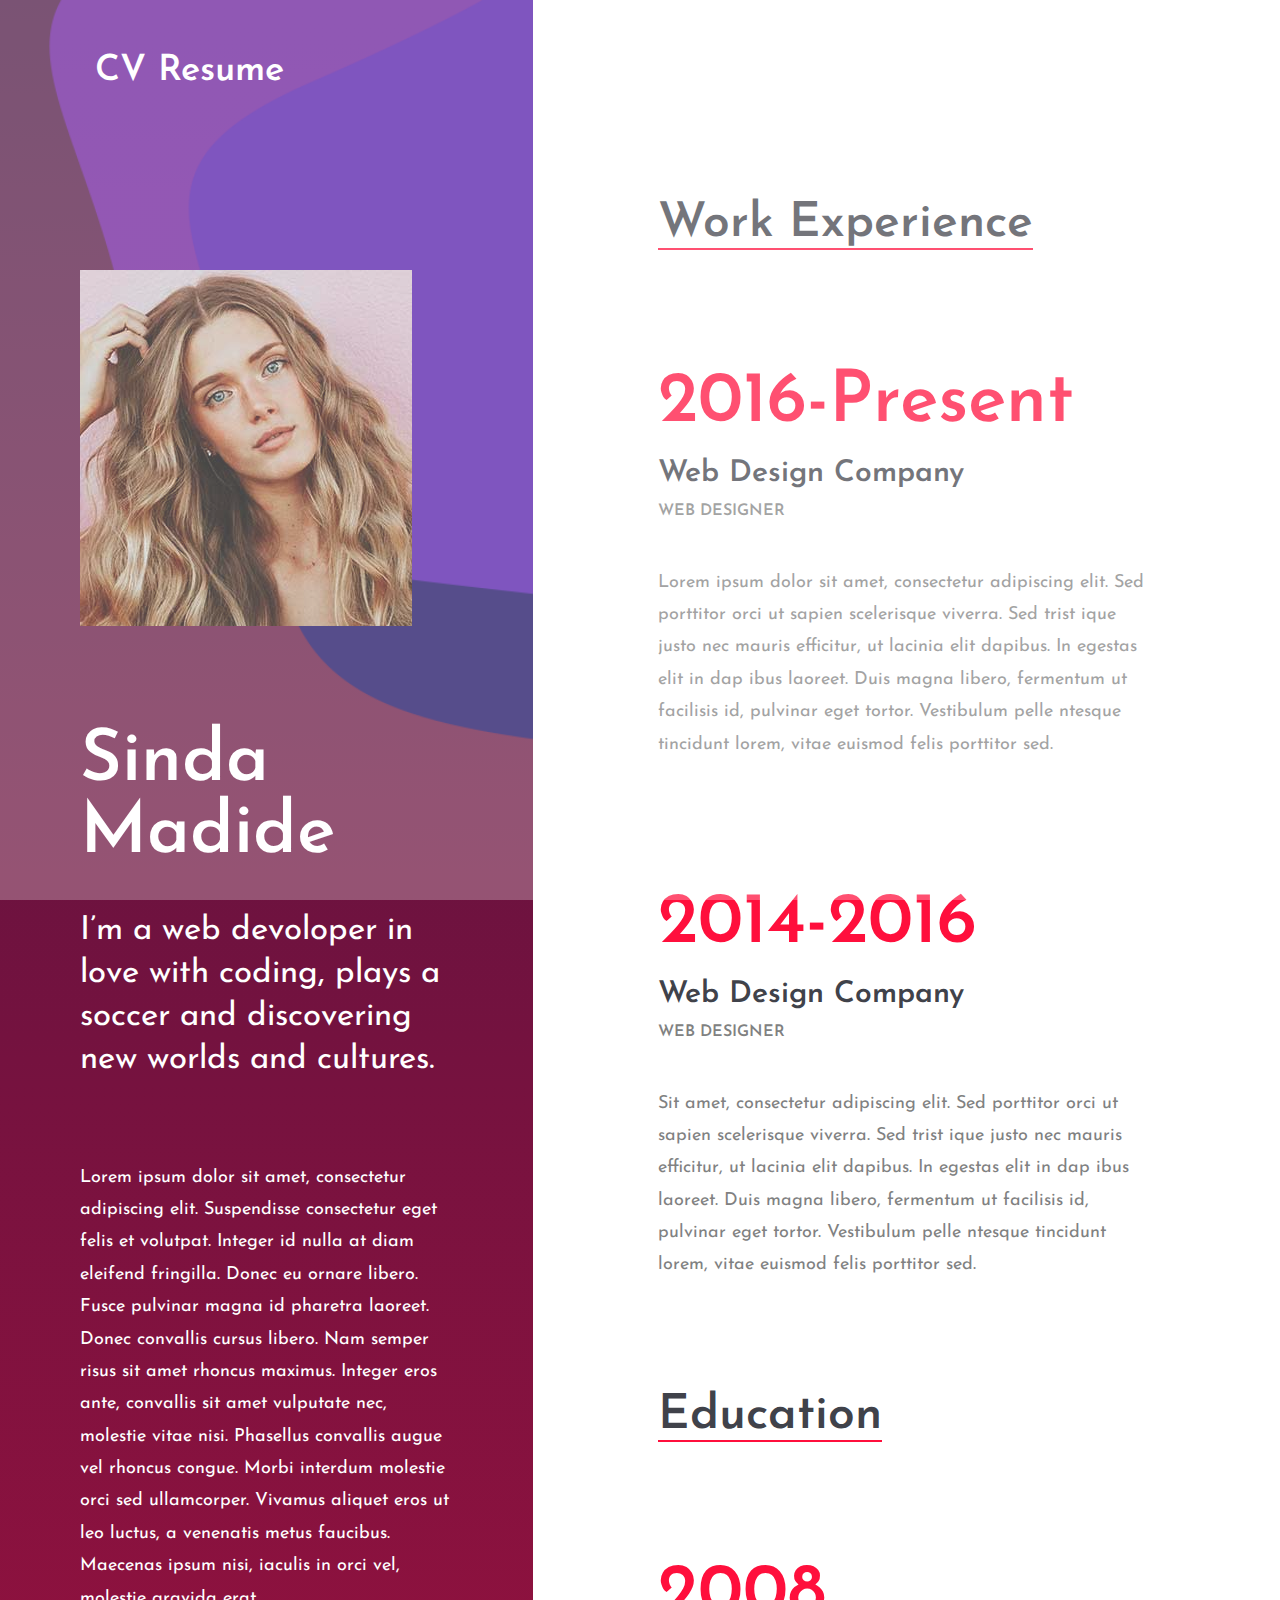
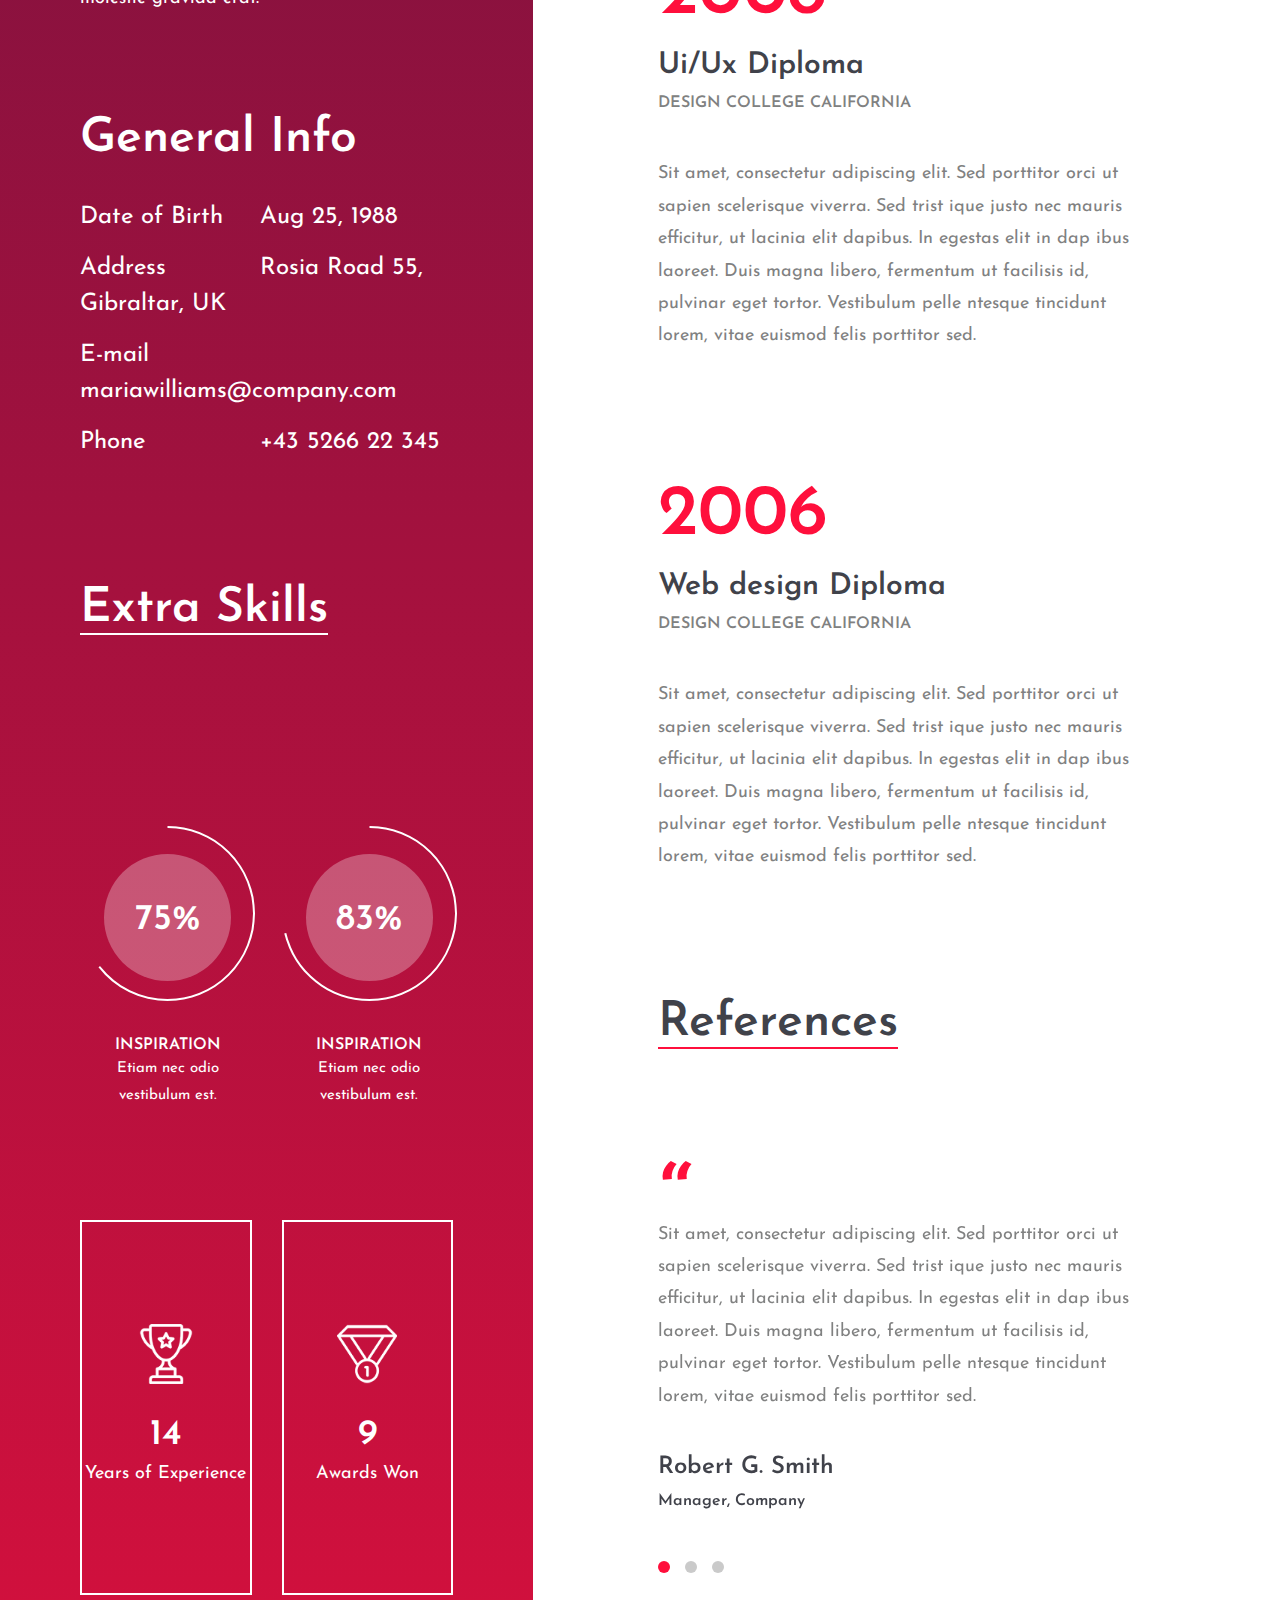
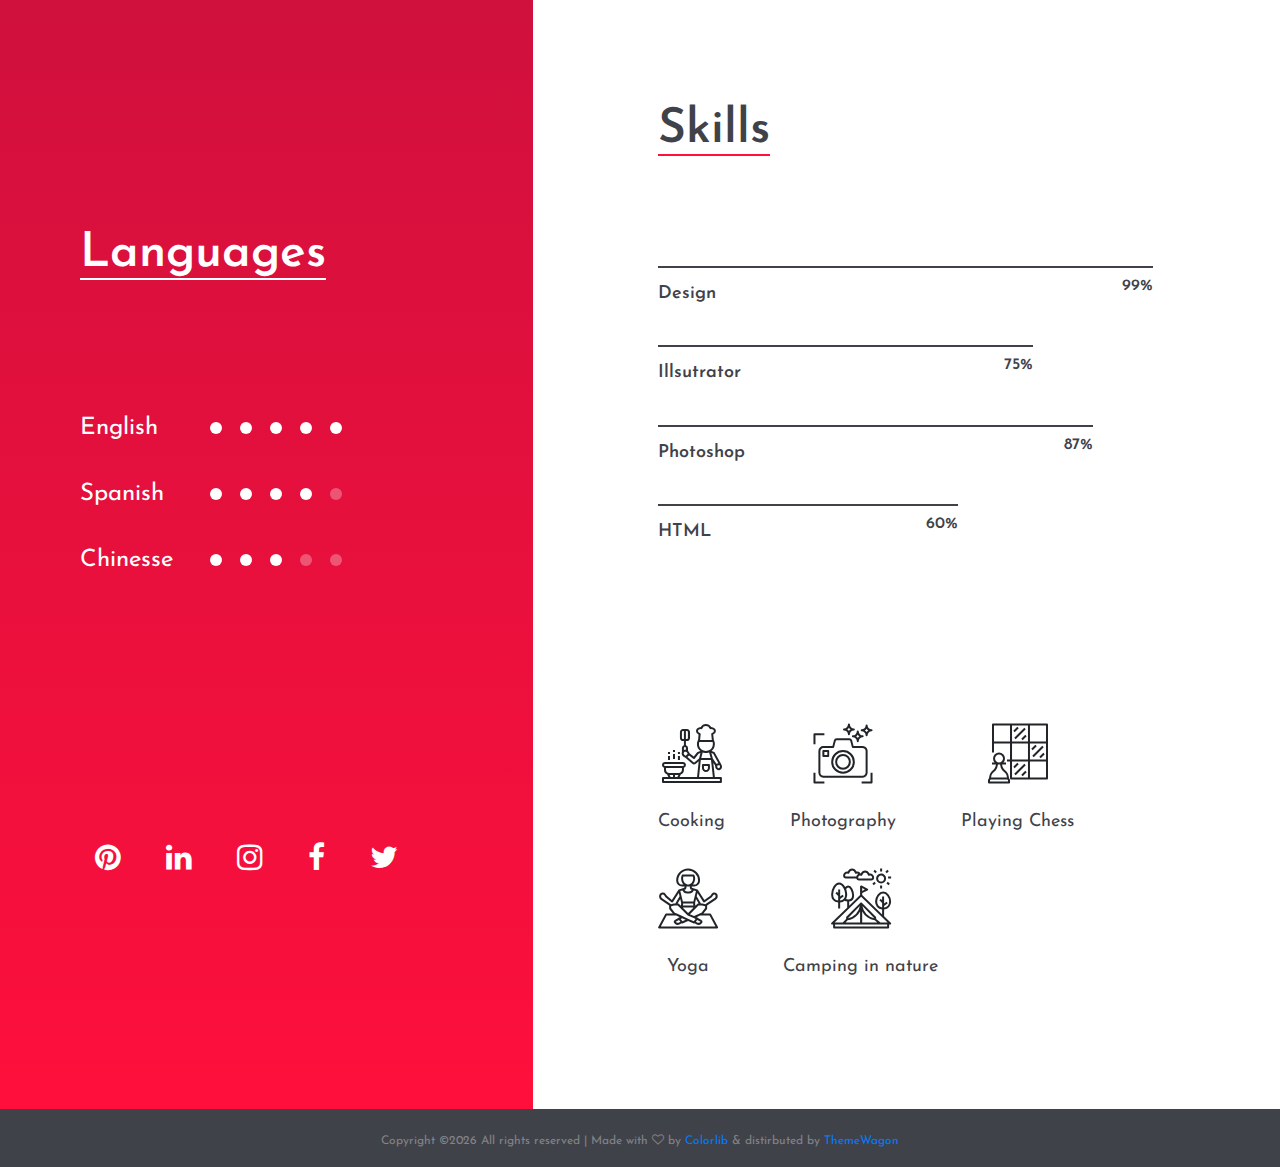
==== home4.html @ 2821bc8f "new bootstrap template and updated names" ====
<!DOCTYPE html>
<html lang="en">
<head>
	<title>CV Resume</title>
	<meta charset="UTF-8">
	<meta name="description" content="Civic - CV Resume">
	<meta name="keywords" content="resume, civic, onepage, creative, html">
	<meta name="viewport" content="width=device-width, initial-scale=1.0">
	<!-- Favicon -->   
	<link href="img/favicon.ico" rel="shortcut icon"/>

	<!-- Google Fonts -->
	<link href="https://fonts.googleapis.com/css?family=Josefin+Sans:400,400i,600,600i,700" rel="stylesheet">

	<!-- Stylesheets -->
	<link rel="stylesheet" href="css/bootstrap.min.css"/>
	<link rel="stylesheet" href="css/font-awesome.min.css"/>
	<link rel="stylesheet" href="css/flaticon.css"/>
	<link rel="stylesheet" href="css/owl.carousel.css"/>
	<link rel="stylesheet" href="css/magnific-popup.css"/>
	<link rel="stylesheet" href="css/style.css"/>


	<!--[if lt IE 9]>
	  <script src="https://oss.maxcdn.com/html5shiv/3.7.2/html5shiv.min.js"></script>
	  <script src="https://oss.maxcdn.com/respond/1.4.2/respond.min.js"></script>
	<![endif]-->

</head>
<body>
	<!-- Page Preloder -->
	<div id="preloder">
		<div class="loader"></div>
	</div>
	
	<div class="home-four-style">
		<!-- Header section start -->
		<header class="header-section">
			<div class="container-fluid">
				<div class="row">
					<div class="col-md-4">
						<div class="site-logo">
							<h2><a href="#">CV Resume</a></h2>
							
						</div>
					</div>
					
				</div>
			</div>
		</header>
		<!-- Header section end -->

		<div class="container-fluid p-0">
			<div class="row m-0">
				<div class="col-xl-5 col-lg-5 p-0">
					<div class="main-left-area h-100">
						<!-- hero section -->
						<section class="intro-section">
							<figure class="hero-image">
								<img src="img/hero-3.jpg" alt="">
							</figure>
							<div class="hero-text">
								<h2>Sinda<br>Madide</h2>
								<p>I’m a web devoloper in love with coding, plays a soccer and discovering new worlds and cultures.</p>
							</div>
							<p class="mb-5">Lorem ipsum dolor sit amet, consectetur adipiscing elit. Suspendisse consectetur eget felis et volutpat. Integer id nulla at diam eleifend fringilla. Donec eu ornare libero. Fusce pulvinar magna id pharetra laoreet. Donec convallis cursus libero. Nam semper risus sit amet rhoncus maximus. Integer eros ante, convallis sit amet vulputate nec, molestie vitae nisi. Phasellus convallis augue vel rhoncus congue. Morbi interdum molestie orci sed ullamcorper. Vivamus aliquet eros ut leo luctus, a venenatis metus faucibus. Maecenas ipsum nisi, iaculis in orci vel, molestie gravida erat. </p>
							<div class="hero-info pt-5">
								<h2>General Info</h2>
								<ul>
									<li><span>Date of Birth</span>Aug 25, 1988</li>
									<li><span>Address</span>Rosia Road 55, Gibraltar, UK</li>
									<li><span>E-mail</span>mariawilliams@company.com</li>
									<li><span>Phone </span>+43 5266 22 345</li>
								</ul>
							</div>
						</section>
						<!-- extra section -->
						<section class="extra-section spad">
							<div class="section-title">
								<h2>Extra Skills</h2>
							</div>
							<div class="row">
								<div class="col-md-6 text-center">
									<div class="fact-box trans">
										<div class="fact-content">
											<div class="circle-progress">
												<div id="progress3" class="prog-circle"></div>
												<div class="progress-info">
													<h2>75%</h2>
												</div>
												<div class="prog-title">
													<h3>Inspiration</h3>
													<p>Etiam nec odio vestibulum est.</p>
												</div>			
											</div>
										</div>
									</div>
								</div>
								<div class="col-md-6 text-center">
									<div class="fact-box trans">
										<div class="fact-content">
											<div class="circle-progress">
												<div id="progress4" class="prog-circle"></div>
												<div class="progress-info">
													<h2>83%</h2>
												</div>
												<div class="prog-title">
													<h3>Inspiration</h3>
													<p>Etiam nec odio vestibulum est.</p>
												</div>			
											</div>
										</div>
									</div>
								</div>
								<div class="col-md-6">
									<div class="fact-box">
										<div class="fact-content">
											<img src="img/icon/1-w.png" alt="">
											<h2>14</h2>
											<p>Years of Experience</p>
										</div>
									</div>
								</div>
								<div class="col-md-6">
									<div class="fact-box">
										<div class="fact-content">
											<img src="img/icon/2-w.png" alt="">
											<h2>9</h2>
											<p>Awards Won</p>
										</div>
									</div>
								</div>
							</div>
						</section>
						<!-- language skill section -->
						<section class="language-section spad">
							<div class="section-title">
								<h2>Languages</h2>
							</div>
							<ul class="language-progress">
								<li>English <div class="lan-prog" data-lanprogesss="5"></div></li>
								<li>Spanish <div class="lan-prog" data-lanprogesss="4"></div></li>
								<li>Chinesse <div class="lan-prog" data-lanprogesss="3"></div></li>
							</ul>
						</section>
						<div class="social-links">
							<a href=""><i class="fa fa-pinterest"></i></a>
							<a href=""><i class="fa fa-linkedin"></i></a>
							<a href=""><i class="fa fa-instagram"></i></a>
							<a href=""><i class="fa fa-facebook"></i></a>
							<a href=""><i class="fa fa-twitter"></i></a>
						</div>
					</div>
				</div>
				<div class="col-xl-6 col-lg-7">
					<div class="main-right-area">
						<!-- Resume section start -->
						<section class="resume-section spad pt-0">
							<div class="section-title">
								<h2>Work Experience</h2>
							</div>
							<ul class="resume-list">
								<li>
									<h2>2016-Present</h2>
									<h3>Web Design Company</h3>
									<h4>Web Designer</h4>
									<p>Lorem ipsum dolor sit amet, consectetur adipiscing elit. Sed porttitor orci ut sapien scelerisque viverra. Sed trist ique justo nec mauris efficitur, ut lacinia elit dapibus. In egestas elit in dap ibus laoreet. Duis magna libero, fermentum ut facilisis id, pulvinar eget tortor. Vestibulum pelle ntesque tincidunt lorem, vitae euismod felis porttitor sed. </p>
								</li>
								<li>
									<h2>2014-2016</h2>
									<h3>Web Design Company</h3>
									<h4>Web Designer</h4>
									<p>Sit amet, consectetur adipiscing elit. Sed porttitor orci ut sapien scelerisque viverra. Sed trist ique justo nec mauris efficitur, ut lacinia elit dapibus. In egestas elit in dap ibus laoreet. Duis magna libero, fermentum ut facilisis id, pulvinar eget tortor. Vestibulum pelle ntesque tincidunt lorem, vitae euismod felis porttitor sed. </p>
								</li>
							</ul>
						</section>
						<!-- Resume section end -->

						<!-- Resume section start -->
						<section class="resume-section">
							<div class="section-title">
								<h2>Education</h2>
							</div>
							<ul class="resume-list">
								<li>
									<h2>2008</h2>
									<h3>Ui/Ux Diploma</h3>
									<h4>Design College California</h4>
									<p>Sit amet, consectetur adipiscing elit. Sed porttitor orci ut sapien scelerisque viverra. Sed trist ique justo nec mauris efficitur, ut lacinia elit dapibus. In egestas elit in dap ibus laoreet. Duis magna libero, fermentum ut facilisis id, pulvinar eget tortor. Vestibulum pelle ntesque tincidunt lorem, vitae euismod felis porttitor sed. </p>
								</li>
								<li>
									<h2>2006</h2>
									<h3>Web design Diploma</h3>
									<h4>Design College California</h4>
									<p>Sit amet, consectetur adipiscing elit. Sed porttitor orci ut sapien scelerisque viverra. Sed trist ique justo nec mauris efficitur, ut lacinia elit dapibus. In egestas elit in dap ibus laoreet. Duis magna libero, fermentum ut facilisis id, pulvinar eget tortor. Vestibulum pelle ntesque tincidunt lorem, vitae euismod felis porttitor sed. </p>
								</li>
							</ul>
						</section>
						<!-- Resume section end -->

						
						<!-- Review section start -->
						<section class="review-section spad">
							<div class="section-title">
								<h2>References</h2>
							</div>
							<div class="review-slider owl-carousel">
								<div class="single-review">
									<div class="qut">“</div>
									<p>Sit amet, consectetur adipiscing elit. Sed porttitor orci ut sapien scelerisque viverra. Sed trist ique justo nec mauris efficitur, ut lacinia elit dapibus. In egestas elit in dap ibus laoreet. Duis magna libero, fermentum ut facilisis id, pulvinar eget tortor. Vestibulum pelle ntesque tincidunt lorem, vitae euismod felis porttitor sed. </p>
									<h3>Robert G. Smith</h3>
									<h4>Manager, Company</h4>
								</div>
								<div class="single-review">
									<div class="qut">“</div>
									<p>Sit amet, consectetur adipiscing elit. Sed porttitor orci ut sapien scelerisque viverra. Sed trist ique justo nec mauris efficitur, ut lacinia elit dapibus. In egestas elit in dap ibus laoreet. Duis magna libero, fermentum ut facilisis id, pulvinar eget tortor. Vestibulum pelle ntesque tincidunt lorem, vitae euismod felis porttitor sed. </p>
									<h3>Robert G. Smith</h3>
									<h4>Manager, Company</h4>
								</div>
								<div class="single-review">
									<div class="qut">“</div>
									<p>Sit amet, consectetur adipiscing elit. Sed porttitor orci ut sapien scelerisque viverra. Sed trist ique justo nec mauris efficitur, ut lacinia elit dapibus. In egestas elit in dap ibus laoreet. Duis magna libero, fermentum ut facilisis id, pulvinar eget tortor. Vestibulum pelle ntesque tincidunt lorem, vitae euismod felis porttitor sed. </p>
									<h3>Robert G. Smith</h3>
									<h4>Manager, Company</h4>
								</div>
							</div>
						</section>
						<!-- skill section start -->
						<div class="skill-section">
							<div class="section-title">
								<h2>Skills</h2>
							</div>
							<!-- progress bars -->
							<div class="skills">
								<div class="single-progress-item">
									<div class="progress-bar-style" data-progress="99"></div>
									<p>Design</p>
								</div>
								<div class="single-progress-item">
									<div class="progress-bar-style" data-progress="75"></div>
									<p>Illsutrator</p>
								</div>
								<div class="single-progress-item">
									<div class="progress-bar-style" data-progress="87"></div>
									<p>Photoshop</p>
								</div>
								<div class="single-progress-item">
									<div class="progress-bar-style" data-progress="60"></div>
									<p>HTML</p>
								</div>
							</div>
							<!-- icon boxes -->
							<div class="icon-box-area spad">
								<div class="icon-box">
									<i class="flaticon-032-cooking"></i>
									<p>Cooking</p>
								</div>
								<div class="icon-box">
									<i class="flaticon-015-photo-camera"></i>
									<p>Photography</p>
								</div>
								<div class="icon-box">
									<i class="flaticon-013-chess-1"></i>
									<p>Playing Chess</p>
								</div>
								<div class="icon-box">
									<i class="flaticon-001-yoga"></i>
									<p>Yoga</p>
								</div>
								<div class="icon-box">
									<i class="flaticon-035-tent"></i>
									<p>Camping in nature</p>
								</div>
							</div>
						</div>
						<!-- skill section end -->
					</div>
				</div>
			</div>
		</div>
	</div>
	<!-- Footer section start -->
	<footer class="footer-section">
		<div class="container text-center">
			<div class="copyright"><!-- Link back to Colorlib can't be removed. Template is licensed under CC BY 3.0. -->
Copyright &copy;<script>document.write(new Date().getFullYear());</script> All rights reserved | Made with <i class="fa fa-heart-o" aria-hidden="true"></i> by <a href="https://colorlib.com" target="_blank">Colorlib</a> &amp; distirbuted by <a href="https://themewagon.com" target="_blank">ThemeWagon</a>
<!-- Link back to Colorlib can't be removed. Template is licensed under CC BY 3.0. -->
</div>
		</div>
	</footer>
	<!-- Footer section end -->
		

	<!--====== Javascripts & Jquery ======-->
	<script src="js/jquery-2.1.4.min.js"></script>
	<script src="js/bootstrap.min.js"></script>
	<script src="js/owl.carousel.min.js"></script>
	<script src="js/magnific-popup.min.js"></script>
	<script src="js/circle-progress.min.js"></script>
	<script src="js/main.js"></script>
</body>
</html>
---- css/flaticon.css ----
/*
  	Flaticon icon font: Flaticon
  	Creation date: 11/12/2017 08:10
  	*/

@font-face {
  font-family: "Flaticon";
  src: url("../icon-fonts/Flaticon.eot");
  src: url("../icon-fonts/Flaticon.eot?#iefix") format("embedded-opentype"),
       url("../icon-fonts/Flaticon.woff") format("woff"),
       url(".../icon-fonts/Flaticon.ttf") format("truetype"),
       url("../icon-fonts/Flaticon.svg#Flaticon") format("svg");
  font-weight: normal;
  font-style: normal;
}

@media screen and (-webkit-min-device-pixel-ratio:0) {
  @font-face {
    font-family: "Flaticon";
    src: url("../icon-fonts/Flaticon.svg#Flaticon") format("svg");
  }
}

[class^="flaticon-"]:before, [class*=" flaticon-"]:before,
[class^="flaticon-"]:after, [class*=" flaticon-"]:after {   
  font-family: Flaticon;
  font-style: normal;
}

.flaticon-001-yoga:before { content: "\f100"; }
.flaticon-002-writing:before { content: "\f101"; }
.flaticon-003-weightlifting:before { content: "\f102"; }
.flaticon-004-cinema:before { content: "\f103"; }
.flaticon-005-game-console:before { content: "\f104"; }
.flaticon-006-swimming:before { content: "\f105"; }
.flaticon-007-sports:before { content: "\f106"; }
.flaticon-008-karaoke:before { content: "\f107"; }
.flaticon-009-sewing-2:before { content: "\f108"; }
.flaticon-010-snorkel:before { content: "\f109"; }
.flaticon-011-reading:before { content: "\f10a"; }
.flaticon-012-quilt:before { content: "\f10b"; }
.flaticon-013-chess-1:before { content: "\f10c"; }
.flaticon-014-poker:before { content: "\f10d"; }
.flaticon-015-photo-camera:before { content: "\f10e"; }
.flaticon-016-canvas:before { content: "\f10f"; }
.flaticon-017-model:before { content: "\f110"; }
.flaticon-018-music-player:before { content: "\f111"; }
.flaticon-019-knitting:before { content: "\f112"; }
.flaticon-020-kite:before { content: "\f113"; }
.flaticon-021-necklace:before { content: "\f114"; }
.flaticon-022-hiking:before { content: "\f115"; }
.flaticon-023-toast:before { content: "\f116"; }
.flaticon-024-gardening:before { content: "\f117"; }
.flaticon-025-fishing:before { content: "\f118"; }
.flaticon-026-sewing-1:before { content: "\f119"; }
.flaticon-027-drum-set:before { content: "\f11a"; }
.flaticon-028-sewing:before { content: "\f11b"; }
.flaticon-029-dancing:before { content: "\f11c"; }
.flaticon-030-crossword:before { content: "\f11d"; }
.flaticon-031-crochet:before { content: "\f11e"; }
.flaticon-032-cooking:before { content: "\f11f"; }
.flaticon-033-coin:before { content: "\f120"; }
.flaticon-034-pottery:before { content: "\f121"; }
.flaticon-035-tent:before { content: "\f122"; }
.flaticon-036-chess:before { content: "\f123"; }
---- css/style.css ----
/* =================================
------------------------------------
  Civic - CV Resume
  Version: 1.0
 ------------------------------------ 
 ====================================*/

/*----------------------------------------*/
/* Template default CSS
/*----------------------------------------*/
html,
body {
	height: 100%;
	font-family: 'Josefin Sans', sans-serif;
}

h1,
h2,
h3,
h4,
h5,
h6 {
	color: #40424a;
	margin: 0;
	font-weight: 600;
	font-family: 'Josefin Sans', sans-serif;
}

h2 {
	font-size: 48px;
}

h3 {
	font-size: 30px;
}

p {
	font-size: 18px;
	color: #808181;
	line-height: 1.8;
}

img {
	max-width: 100%;
}

input:focus,
select:focus,
button:focus,
textarea:focus {
	outline: none;
}

a:hover,
a:focus {
	text-decoration: none;
	outline: none;
}

ul,
ol {
	padding: 0;
	margin: 0;
}

/*---------------------
	Helper CSS
-----------------------*/
.spad {
	padding-top: 125px;
	padding-bottom: 110px;
}

.section-title h2 {
	display: inline-block;
	position: relative;
	margin-bottom: 110px;
	padding-bottom: 2px;
	line-height: normal;
}

.section-title h2:after {
	position: absolute;
	content: '';
	width: 100%;
	height: 2px;
	left: 0;
	bottom: 0;
	background: #40424a;
}

.set-bg {
	background-repeat: no-repeat;
	background-size: cover;
}

/*------------------------
  Common Elements
--------------------------*/

/* Preloder */
#preloder {
	position: fixed;
	width: 100%;
	height: 100%;
	top: 0;
	left: 0;
	z-index: 999999;
	background: #fff;
}

.loader {
	width: 30px;
	height: 30px;
	border: 3px solid #000;
	position: absolute;
	top: 50%;
	left: 50%;
	margin-top: -13px;
	margin-left: -13px;
	border-radius: 60px;
	border-left-color: transparent;
	animation: loader 0.8s linear infinite;
	-webkit-animation: loader 0.8s linear infinite;
}

@keyframes loader {
	0% {
		-webkit-transform: rotate(0deg);
		        transform: rotate(0deg);
	}
	50% {
		-webkit-transform: rotate(180deg);
		        transform: rotate(180deg);
	}
	100% {
		-webkit-transform: rotate(360deg);
		        transform: rotate(360deg);
	}
}

@-webkit-keyframes loader {
	0% {
		-webkit-transform: rotate(0deg);
	}
	50% {
		-webkit-transform: rotate(180deg);
	}
	100% {
		-webkit-transform: rotate(360deg);
	}
}

/* Site Buttons */
.site-btn {
	display: inline-block;
	text-transform: uppercase;
	font-size: 12px;
	min-width: 213px;
	min-height: 20px;
	text-align: center;
	padding: 20px 10px 15px;
	position: relative;
	background-color: #fff;
	margin-right: 10px;
	border: 2px solid #40424a;
	color: #40424a;
	font-weight: 700;
}

.site-btn:hover {
	color: #40424a;
}

.circle-progress {
	text-align: center;
	padding-top: 30px;
	display: inline-block;
}

.circle-progress .prog-circle {
	margin-bottom: -155px;
}

.circle-progress canvas {
	-webkit-transform: rotate(90deg);
	-ms-transform: rotate(90deg);
	transform: rotate(90deg);
}

.circle-progress .progress-info {
	background: #f2f7f8;
	width: 127px;
	height: 127px;
	border-radius: 150px;
	margin: 0 auto;
	padding-top: 45px;
}

.circle-progress .progress-info h2 {
	font-size: 36px;
	color: #40424a !important;
}

.circle-progress .prog-title {
	text-align: center;
	margin-top: 55px;
}

.circle-progress .prog-title h3 {
	font-size: 16px;
	text-transform: uppercase;
}

.circle-progress .prog-title p {
	font-size: 15px;
	color: #808181 !important;
}

/* Image Popup */
.img-popup-warp .mfp-content,
.img-popup-warp.mfp-ready.mfp-removing .mfp-content {
	opacity: 0;
	-webkit-transform: scale(0.8);
	-ms-transform: scale(0.8);
	transform: scale(0.8);
	-webkit-transition: all 0.4s;
	-o-transition: all 0.4s;
	transition: all 0.4s;
}

.img-popup-warp.mfp-ready .mfp-content {
	opacity: 1;
	-webkit-transform: scale(1);
	-ms-transform: scale(1);
	transform: scale(1);
}

/* Fact box */
.fact-box {
	height: 375px;
	display: table;
	width: 100%;
	background: #40424a;
}

.fact-box.trans {
	background-color: transparent;
}

.fact-box .fact-content {
	display: table-cell;
	vertical-align: middle;
	text-align: center;
}

.fact-box .fact-content img {
	width: 60px;
	margin-bottom: 30px;
}

.fact-box .fact-content h2 {
	font-size: 36px;
	color: #fff;
}

.fact-box .fact-content p {
	color: #fff;
	margin-bottom: 0;
}

/* Porgess bar */
.single-progress-item {
	margin-bottom: 35px;
	position: relative;
}

.single-progress-item p {
	color: #40424a;
	margin-bottom: 0;
	font-weight: 600;
}

.progress-bar-style {
	display: block;
	height: 2px;
	position: relative;
	width: 100%;
	margin-bottom: 10px;
}

.bar-inner {
	position: absolute;
	height: 100%;
	left: 0;
	top: 0;
	background: #40424a;
}

.bar-inner span {
	position: absolute;
	right: 0;
	bottom: -30px;
	color: #40424a;
	font-weight: 600;
}

/* Progress dots */
.language-progress {
	max-width: 280px;
	list-style: none;
}

.language-progress li {
	font-size: 24px;
	position: relative;
	padding-right: 150px;
	margin-bottom: 30px;
}

.language-progress .lan-prog {
	position: absolute;
	right: 0;
	top: 0;
}

.language-progress .lan-prog span {
	width: 12px;
	height: 12px;
	display: inline-block;
	margin-right: 18px;
	border-radius: 12px;
	background: #40424a;
}

.language-progress .lan-prog span.fade-ele {
	background: #cacaca;
}

/* Icon Box */
.icon-box {
	text-align: center;
	display: inline-block;
	margin-right: 60px;
}

.icon-box:last-child {
	margin-right: 0;
}

.icon-box i {
	font-size: 60px;
}

.icon-box p {
	color: #40424a;
}

.social-links a {
	-webkit-transition: all 0.3s;
	-o-transition: all 0.3s;
	transition: all 0.3s;
}

/*---------------------
	Header section
-----------------------*/
.header-section {
	padding: 50px 40px;
	background: #f2f7f8;
}

.site-logo h2 {
	font-size: 36px;
}

.site-logo h2 a {
	color: #40424a;
}

.site-logo p {
	font-size: 14px;
	line-height: normal;
}

.header-buttons a {
	margin-top: 15px;
}

/*---------------------
	Hero section
-----------------------*/
.hero-section {
	background: #f2f7f8;
}

.hero-text {
	margin-bottom: 80px;
}

.hero-text h2 {
	font-size: 170px;
	line-height: normal;
	margin-bottom: 20px;
}

.hero-text p {
	font-size: 33px;
	line-height: 1.3;
}

.hero-image {
	padding-top: 70px;
}

.hero-info h2 {
	margin-bottom: 30px;
}

.hero-info ul {
	list-style: none;
}

.hero-info ul li {
	font-size: 24px;
	color: #808181;
	margin-bottom: 15px;
}

.hero-info ul li span {
	color: #40424a;
	display: inline-block;
	min-width: 220px;
}

.hero-info ul li:last-child {
	margin-bottom: 0;
}

/*---------------------
	Social section
-----------------------*/
.social-section {
	background: #f9f9f9;
	padding: 80px 0;
}

.social-section .social-links {
	display: inline-block;
	background: #f9f9f9;
	position: relative;
	z-index: 5;
}

.social-section .social-links a {
	color: #484848;
	font-size: 36px;
	margin-right: 40px;
}

.social-section .social-link-warp {
	position: relative;
}

.social-section .social-link-warp h2 {
	display: inline-block;
	float: right;
	font-weight: 400;
	padding-left: 30px;
	background: #f9f9f9;
	position: relative;
	z-index: 5;
}

.social-section .social-link-warp:after {
	position: absolute;
	content: '';
	width: 50%;
	height: 2px;
	left: 23%;
	top: 50%;
	margin-top: 1px;
	background: #cbcbcb;
}

/*---------------------
	Resume section
----------------------*/
.resume-section.with-bg {
	background-image: url(../img/resume-bg.jpg);
	background-repeat: no-repeat;
	background-size: cover;
}

.resume-list {
	list-style: none;
	margin-left: 60px;
	padding-left: 110px;
	border-left: 2px solid #40424a;
}

.resume-list li {
	margin-bottom: 120px;
	position: relative;
}

.resume-list li:last-child {
	margin-bottom: 0;
}

.resume-list li:after {
	position: absolute;
	content: '';
	width: 15px;
	height: 15px;
	border: 2px solid #40424a;
	border-radius: 50px;
	background: #cacaca;
	top: 30px;
	left: -118px;
}

.resume-list h2 {
	font-size: 72px;
	margin-bottom: 10px;
}

.resume-list h4 {
	font-size: 16px;
	text-transform: uppercase;
	color: #808181;
	margin-top: 10px;
	margin-bottom: 45px;
}

.resume-list p {
	margin-bottom: 0;
}

/*---------------------
	Review section
-----------------------*/
.review-slider {
	padding-left: 150px;
}

.review-slider .owl-dots {
	position: absolute;
	left: 50px;
	top: 70px;
}

.review-slider .owl-dots .owl-dot {
	width: 12px;
	height: 12px;
	border: 2px solid #40424a;
	border-radius: 50px;
	background: #cacaca;
	margin-bottom: 15px;
}

.review-slider .owl-dots .owl-dot.active {
	background: #40424a;
}

.single-review .qut {
	font-size: 120px;
	line-height: 0;
	color: #505259;
	margin-top: 60px;
}

.single-review p {
	margin-bottom: 40px;
}

.single-review h3 {
	font-size: 24px;
	margin-bottom: 10px;
}

.single-review h4 {
	font-size: 16px;
}

/*---------------------
	Portfolio section
----------------------*/
.portfolio-warp {
	padding: 0 60px;
}

.portfolio-item h2 {
	font-size: 24px;
	margin-bottom: 5px;
}

.portfolio-item p {
	font-size: 14px;
	margin-bottom: 0;
}

.portfolio-item .port-pic {
	margin-bottom: 30px;
	display: block;
	height: 480px;
	background: #333;
	background-position: center center;
	background-size: cover;
	overflow: hidden;
	position: relative;
}

.portfolio-item .port-pic:after {
	position: absolute;
	content: '';
	left: 0;
	bottom: 0;
	width: 100%;
	height: 0;
	background: #000;
	opacity: 0;
	z-index: 2;
	-webkit-transition: all 0.4s cubic-bezier(0.55, 0.09, 0.68, 0.53) 0s;
	-o-transition: all 0.4s cubic-bezier(0.55, 0.09, 0.68, 0.53) 0s;
	transition: all 0.4s cubic-bezier(0.55, 0.09, 0.68, 0.53) 0s;
}

.portfolio-item:hover .port-pic:after {
	opacity: 0.8;
	height: 100%;
	top: 0;
}

/*---------------------
	Contact section
-----------------------*/
.contact-form {
	display: block;
	width: 100%;
}

.contact-form input {
	background-color: transparent;
	padding-left: 25px;
	height: 60px;
	width: 100%;
	border: none;
	border-bottom: 2px solid #cacaca;
	margin-bottom: 30px;
	font-size: 13px;
}

.contact-form textarea {
	padding-left: 25px;
	height: 200px;
	width: 100%;
	border: none;
	border-bottom: 2px solid #cacaca;
	margin-bottom: 30px;
	font-size: 13px;
	background-color: transparent;
}

.contact-form ::-webkit-input-placeholder {
	font-style: italic;
}

.contact-form :-ms-input-placeholder {
	font-style: italic;
}

.contact-form ::-ms-input-placeholder {
	font-style: italic;
}

.contact-form ::placeholder {
	font-style: italic;
}

/*---------------------
	Footer section
-----------------------*/
.footer-section {
	background: #40424a;
	padding: 20px 0;
}

.copyright {
	padding-top: 5px;
	font-size: 12px;
	color: #838488;
	line-height: normal;
}

/*---------------------
	Home 2 Style
-----------------------*/
.home-two-style {
	background-image: url(../img/home-2-bg.png);
	background-repeat: no-repeat;
	background-size: cover;
	background-position: top center;
	background-color: #009fff;
}

.home-two-style .header-section,
.home-two-style .hero-section,
.home-two-style .social-section,
.home-two-style .review-slider .owl-dots .owl-dot,
.home-two-style .site-btn,
.home-two-style .fact-box,
.home-two-style .social-links,
.home-two-style .social-section .social-link-warp h2 {
	background-color: transparent;
}

.home-two-style h1,
.home-two-style h2,
.home-two-style h3,
.home-two-style h4,
.home-two-style h5,
.home-two-style h6,
.home-two-style p,
.home-two-style .site-logo h2 a,
.home-two-style .site-logo p,
.home-two-style .hero-info ul li,
.home-two-style .hero-info ul li span,
.home-two-style .single-review .qut,
.home-two-style .site-btn,
.home-two-style .social-section .social-links a,
.home-two-style .contact-form input,
.home-two-style .contact-form textarea,
.home-two-style .circle-progress .prog-title p,
.home-two-style .circle-progress .prog-title h3,
.home-two-style .circle-progress .progress-info h2 {
	color: #fff !important;
}

.home-two-style .section-title h2:after,
.home-two-style .review-slider .owl-dots .owl-dot.active {
	background: #fff;
}

.home-two-style .resume-list,
.home-two-style .resume-list li:after,
.home-two-style .review-slider .owl-dots .owl-dot,
.home-two-style .site-btn,
.home-two-style .contact-form input,
.home-two-style .contact-form textarea {
	border-color: #fff;
}

.home-two-style .hero-image {
	padding-left: 0px;
	padding-top: 200px;
}

.home-two-style .hero-image img {
	-webkit-box-shadow: 6px 20px 50px rgba(0, 0, 0, 0.5294117647);
	        box-shadow: 6px 20px 50px rgba(0, 0, 0, 0.5294117647);
}

.home-two-style .resume-list li:after {
	background: #009fff;
}

.home-two-style .circle-progress .progress-info {
	background: #50bcfd;
}

.home-two-style .fact-box {
	border: 2px solid #fff;
}

.home-two-style .fact-box.trans {
	border: none;
}

.home-two-style .footer-section {
	background: #3a4db4;
}

.home-two-style .contact-form ::-webkit-input-placeholder {
	color: #fff;
}

.home-two-style .contact-form :-ms-input-placeholder {
	color: #fff;
}

.home-two-style .contact-form ::-ms-input-placeholder {
	color: #fff;
}

.home-two-style .contact-form ::placeholder {
	color: #fff;
}

/*---------------------
	Home 3 Style
-----------------------*/
.home-three-style .main-left-area,
.home-four-style .main-left-area {
	background: #f2f7f8;
	padding-top: 200px;
	padding-right: 80px;
	padding-left: 80px;
}

.home-three-style .main-left-area .section-title h2,
.home-four-style .main-left-area .section-title h2 {
	margin-bottom: 130px;
}

.home-three-style .main-right-area,
.home-four-style .main-right-area {
	padding-top: 200px;
	padding-left: 110px;
}

.home-three-style .resume-list li,
.home-four-style .resume-list li {
	padding-left: 0;
}

.home-three-style .resume-list li:after,
.home-four-style .resume-list li:after {
	display: none;
}

.home-three-style .resume-list,
.home-four-style .resume-list {
	border-left: none;
	padding-left: 0;
	margin-left: 0;
}

.home-three-style .header-section,
.home-four-style .header-section {
	padding: 50px 80px;
	background: transparent;
	position: absolute;
	width: 100%;
	z-index: 1;
}

.home-three-style .hero-image,
.home-four-style .hero-image {
	margin-bottom: 100px;
}

.home-three-style .hero-text h2,
.home-four-style .hero-text h2 {
	font-size: 72px;
	margin-bottom: 40px;
}

.home-three-style .review-slider,
.home-four-style .review-slider {
	padding-left: 0;
}

.home-three-style .review-slider .owl-dots,
.home-four-style .review-slider .owl-dots {
	position: relative;
	left: 0;
	top: 0;
	padding-top: 50px;
}

.home-three-style .review-slider .owl-dots .owl-dot,
.home-four-style .review-slider .owl-dots .owl-dot {
	display: inline-block;
	margin-right: 15px;
	background: #cacaca;
	border: none;
}

.home-three-style .review-slider .owl-dots .owl-dot.active,
.home-four-style .review-slider .owl-dots .owl-dot.active {
	background: #40424a;
}

.home-three-style .skills,
.home-four-style .skills {
	max-width: 555px;
}

.home-three-style .fact-box.trans,
.home-four-style .fact-box.trans {
	margin-bottom: 80px;
}

.home-three-style .social-links,
.home-four-style .social-links {
	text-align: center;
	padding-bottom: 70px;
	padding-top: 120px;
}

.home-three-style .social-links a,
.home-four-style .social-links a {
	font-size: 30px;
	margin-right: 40px;
	color: #b9b9b9;
}

.home-three-style .social-links a:hover,
.home-four-style .social-links a:hover {
	color: #484848;
}

/*---------------------
	Home 4 Style
-----------------------*/
.home-four-style .site-logo h2 a,
.home-four-style .site-logo p {
	color: #fff;
}

.home-four-style .main-left-area {
	position: relative;
	/* Permalink - use to edit and share this gradient: http://colorzilla.com/gradient-editor/#481340+0,ff0f3c+100,ff0f3c+100 */
	background: #481340;
	/* Old browsers */
	/* FF3.6-15 */
	background: -webkit-linear-gradient(top, #481340 0%, #ff0f3c 100%, #ff0f3c 100%);
	/* Chrome10-25,Safari5.1-6 */
	background: -webkit-gradient(linear, left top, left bottom, from(#481340), color-stop(100%, #ff0f3c), to(#ff0f3c));
	background: -o-linear-gradient(top, #481340 0%, #ff0f3c 100%, #ff0f3c 100%);
	background: linear-gradient(to bottom, #481340 0%, #ff0f3c 100%, #ff0f3c 100%);
	/* W3C, IE10+, FF16+, Chrome26+, Opera12+, Safari7+ */
	filter: progid:DXImageTransform.Microsoft.gradient( startColorstr='#481340', endColorstr='#ff0f3c', GradientType=0);
	/* IE6-9 */
}

.home-four-style .main-left-area:after {
	position: absolute;
	content: "";
	width: 100%;
	height: 800px;
	top: 0;
	left: 0;
	background-image: url("../img/home-4-bg.png");
	background-repeat: no-repeat;
	background-size: cover;
}

.home-four-style .main-left-area h1,
.home-four-style .main-left-area h2,
.home-four-style .main-left-area h3,
.home-four-style .main-left-area h4,
.home-four-style .main-left-area h5,
.home-four-style .main-left-area h6,
.home-four-style .main-left-area p,
.home-four-style .main-left-area .hero-info ul li,
.home-four-style .main-left-area .hero-info ul li span,
.home-four-style .main-left-area .site-btn,
.home-four-style .main-left-area .social-section,
.home-four-style .main-left-area .social-links a,
.home-four-style .main-left-area .contact-form input,
.home-four-style .main-left-area .contact-form textarea,
.home-four-style .main-left-area .circle-progress .prog-title p,
.home-four-style .main-left-area .circle-progress .prog-title h3,
.home-four-style .main-left-area .circle-progress .progress-info h2,
.home-four-style .main-left-area .language-progress li {
	color: #fff !important;
}

.home-four-style .main-left-area .circle-progress .progress-info {
	background: rgba(255, 255, 255, 0.29);
}

.home-four-style .main-left-area .section-title h2:after,
.home-four-style .main-left-area .language-progress .lan-prog span {
	background: #fff;
}

.home-four-style .main-left-area .language-progress .lan-prog span.fade-ele {
	background: rgba(255, 255, 255, 0.29);
}

.home-four-style .main-left-area .fact-box {
	background-color: transparent;
	border: 2px solid #fff;
}

.home-four-style .main-left-area .fact-box.trans {
	border: none;
}

.home-four-style .main-left-area .intro-section {
	position: relative;
	z-index: 2;
}

.home-four-style .main-right-area .section-title h2:after,
.home-four-style .main-right-area .review-slider .owl-dots .owl-dot.active {
	background: #ff0f3c;
}

.home-four-style .main-right-area .resume-list h2,
.home-four-style .main-right-area .single-review .qut {
	color: #ff0f3c;
}

/*---------------------
	Home 5 Style
-----------------------*/
.home-five-style .header-section {
	padding: 50px 80px;
	background: transparent;
	position: absolute;
	width: 100%;
	z-index: 1;
}

.home-five-style .hero-section {
	padding-top: 70px;
}

.home-five-style .hero-section img {
	margin-bottom: 60px;
}

.home-five-style .hero-text h2 {
	font-size: 72px;
	margin-bottom: 40px;
}

.home-five-style .social-links {
	padding-top: 0px;
	text-align: center;
	padding-bottom: 70px;
}

.home-five-style .social-links a {
	font-size: 30px;
	margin-right: 40px;
	color: #b9b9b9;
}

.home-five-style .social-links a:hover {
	color: #484848;
}

.home-five-style .resume-list li {
	padding-left: 0;
}

.home-five-style .resume-list li:after {
	display: none;
}

.home-five-style .resume-list {
	border-left: none;
	padding-left: 0;
	margin-left: 0;
}

.home-five-style .review-slider {
	padding-left: 0;
}

.home-five-style .review-slider .owl-dots {
	position: relative;
	left: 0;
	top: 0;
	padding-top: 50px;
}

.home-five-style .review-slider .owl-dots .owl-dot {
	display: inline-block;
	margin-right: 15px;
	background: #cacaca;
	border: none;
}

.home-five-style .review-slider .owl-dots .owl-dot.active {
	background: #40424a;
}

.home-five-style .circle-progress {
	padding-top: 0;
}

/*---------------------
	Home 6 Style
-----------------------*/
.home-six-style .site-logo h2 a,
.home-six-style .site-logo p,
.home-six-style .hero-text h2,
.home-six-style .hero-text p,
.home-six-style .social-links a {
	color: #fff;
}

.home-six-style .resume-list h2,
.home-six-style .icon-box i,
.home-six-style .single-review .qut {
	color: #009fff;
}

.home-six-style .section-title h2:after,
.home-six-style .fact-box,
.home-six-style .review-slider .owl-dots .owl-dot.active,
.home-six-style .language-progress .lan-prog span {
	background: #009fff;
}

.home-six-style .language-progress .lan-prog span.fade-ele {
	background: #cacaca;
}

.home-six-style .header-section {
	padding: 50px 80px;
	background: transparent;
	position: absolute;
	width: 100%;
	z-index: 1;
}

.home-six-style .hero-section {
	background: #009fff;
	padding-top: 70px;
}

.home-six-style .hero-section img {
	margin-bottom: 60px;
}

.home-six-style .hero-text h2 {
	font-size: 72px;
	margin-bottom: 40px;
}

.home-six-style .social-links {
	padding-top: 0px;
	text-align: center;
	padding-bottom: 70px;
}

.home-six-style .social-links a {
	font-size: 30px;
	margin-right: 40px;
	color: #b9b9b9;
}

.home-six-style .social-links a:hover {
	color: #484848;
}

.home-six-style .resume-list li {
	padding-left: 0;
}

.home-six-style .resume-list li:after {
	display: none;
}

.home-six-style .resume-list {
	border-left: none;
	padding-left: 0;
	margin-left: 0;
}

.home-six-style .review-slider {
	padding-left: 0;
}

.home-six-style .review-slider .owl-dots {
	position: relative;
	left: 0;
	top: 0;
	padding-top: 50px;
}

.home-six-style .review-slider .owl-dots .owl-dot {
	display: inline-block;
	margin-right: 15px;
	background: #cacaca;
	border: none;
}

.home-six-style .circle-progress {
	padding-top: 0;
}

.info-section {
	background: #40424a;
	padding: 60px 0;
}

.info-section .hero-info ul li {
	color: #fff;
}

.info-section .hero-info ul li span {
	color: #fff;
}


/* ===========================
  Responsive
==============================*/
@media only screen and (max-width: 1730px) {
	.home-two-style .social-section .social-link-warp:after {
		display: none;
	}
}

@media only screen and (max-width: 1600px) {
	.hero-text h2 {
		font-size: 120px;
	}
}

@media only screen and (max-width: 1450px) {
	.home-five-style .header-section {
		position: relative;
		background: #f2f7f8;
	}
	.home-six-style .header-section {
		position: relative;
		background: #009fff;
	}
}

@media only screen and (max-width: 1366px) and (min-width: 1200px) {
	.home-five-style .header-section {
		position: relative;
		background: #f2f7f8;
	}
	.container-warp {
		min-width: 80%;
		margin-left: 10%;
	}
	.hero-info ul li span {
		min-width: 180px;
	}
	.portfolio-item .port-pic {
		height: 310px;
	}
	.home-three-style .header-section {
		padding: 50px 30px;
	}
	.home-three-style .main-left-area {
		padding-right: 30px;
		padding-left: 30px;
	}
	.home-three-style .main-right-area {
		padding-left: 100px;
	}
}

/* Medium screen : 992px. */
@media only screen and (min-width: 992px) and (max-width: 1199px) {
	.portfolio-warp {
		padding: 0;
	}
	.home-three-style .header-section {
		padding: 50px 15px;
	}
	.home-three-style .main-left-area {
		padding-right: 15px;
		padding-left: 15px;
	}
	.home-three-style .main-right-area {
		padding-left: 50px;
	}
	.home-three-style .main-right-area {
		padding-left: 100px;
	}
	.portfolio-item .port-pic {
		height: 310px;
	}
	.portfolio-item {
		margin-bottom: 30px;
	}
}

/* Tablet :768px. */
@media only screen and (min-width: 768px) and (max-width: 991px) {
	.portfolio-warp {
		padding: 0;
	}
	.hidden-md {
		display: none !important;
	}
	.icon-box {
		margin-right: 30px;
	}
	.social-section .social-links {
		display: block;
		text-align: center;
	}
	.social-link-warp:after {
		display: none;
	}
	.portfolio-item {
		margin-bottom: 30px;
	}
	.home-three-style .header-section {
		position: relative;
		background: #f2f7f8;
	}
	.home-three-style .main-left-area {
		padding-top: 0;
	}
	.home-three-style .main-left-area,
	.home-three-style .header-section,
	.home-three-style .main-right-area,
	.home-four-style .main-left-area,
	.home-four-style .header-section,
	.home-four-style .main-right-area {
		padding-right: 30px;
		padding-left: 30px;
	}
	.home-five-style .header-section,
	.home-six-style .header-section {
		padding: 50px 0;
	}
	.info-section .hero-info ul li span {
		color: #9c9b9b;
	}
	.hero-info ul li {
		margin-bottom: 30px;
	}
	.hero-info ul li span {
		display: block;
	}
}

/* Large Mobile :480px. */
@media only screen and (max-width: 767px) {
	.icon-box {
		margin-right: 30px;
		text-align: left;
	}
	.hero-text h2 {
		font-size: 80px;
	}
	.portfolio-warp {
		padding: 0;
	}
	.hidden-md {
		display: none !important;
	}
	.resume-list {
		margin-left: 0;
		padding-left: 0;
		border-left: none;
	}
	.review-slider {
		padding-left: 0;
	}
	.review-slider .owl-dots {
		position: relative;
		left: 0;
		top: 70px;
	}
	.review-slider .owl-dots .owl-dot {
		display: inline-block;
		margin-right: 15px;
	}
	.portfolio-item {
		margin-bottom: 30px;
	}
	.fact-box {
		margin-bottom: 30px;
	}
	.header-section {
		padding: 50px 0;
	}
	.social-section .social-links {
		display: block;
		text-align: center;
	}
	.home-three-style .header-section {
		position: relative;
		background: #f2f7f8;
	}
	.home-three-style .main-left-area {
		padding-top: 0;
	}
	.home-three-style .main-left-area,
	.home-three-style .header-section,
	.home-three-style .main-right-area,
	.home-four-style .main-left-area,
	.home-four-style .header-section,
	.home-four-style .main-right-area {
		padding-right: 30px;
		padding-left: 30px;
	}
	.home-five-style .header-section,
	.home-six-style .header-section {
		padding: 50px 0;
	}
	.info-section .hero-info ul li span {
		color: #9c9b9b;
	}
}

/* small Mobile :320px. */
@media only screen and (max-width: 479px) {
	.hero-text h2 {
		font-size: 50px;
	}
	.hero-info ul li {
		font-size: 18px;
	}
	.hero-info ul li span {
		display: block;
	}
	.social-section .social-links a {
		margin-right: 30px;
	}
	.resume-list h2 {
		font-size: 50px;
	}
	.portfolio-item {
		margin-bottom: 30px;
	}
	.home-three-style .main-left-area,
	.home-three-style .header-section,
	.home-three-style .main-right-area,
	.home-four-style .main-left-area,
	.home-four-style .header-section,
	.home-four-style .main-right-area {
		padding-right: 15px;
		padding-left: 15px;
	}
	.home-four-style .main-left-area {
		padding-top: 250px;
	}
}
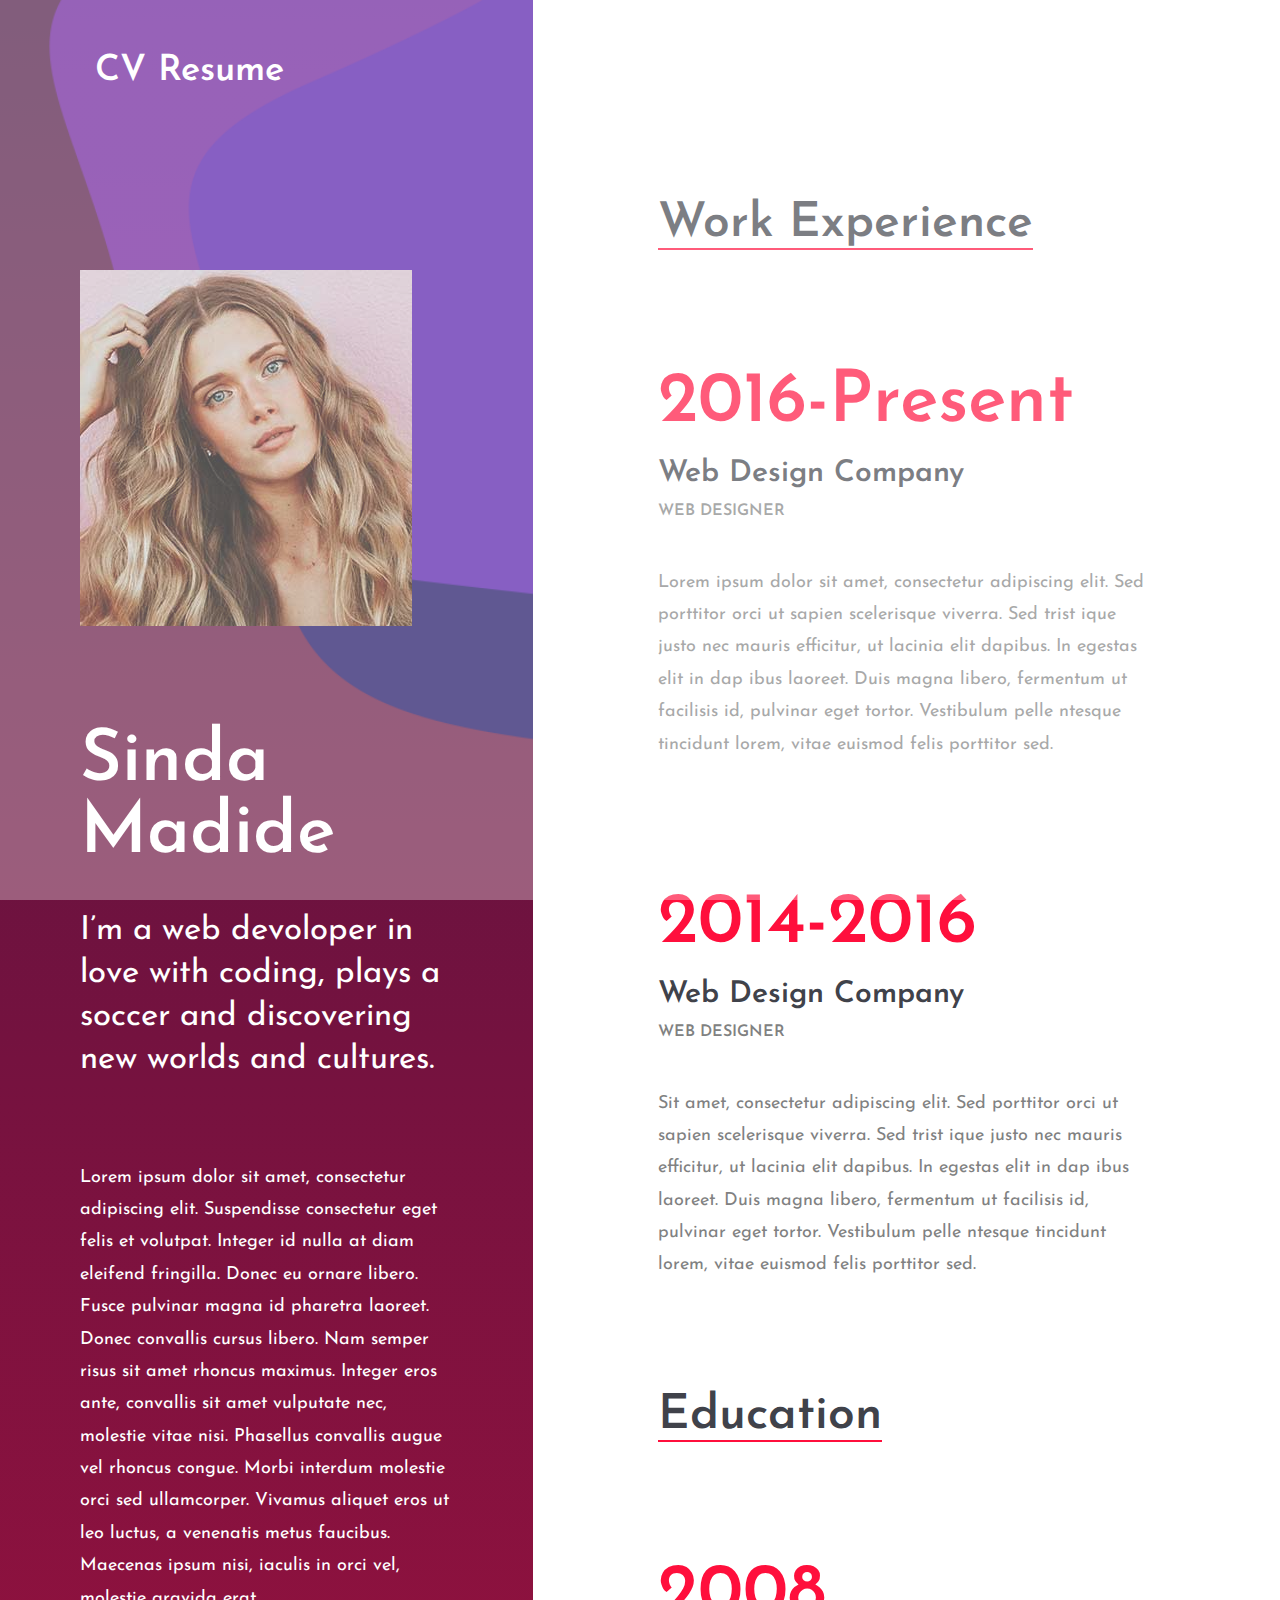
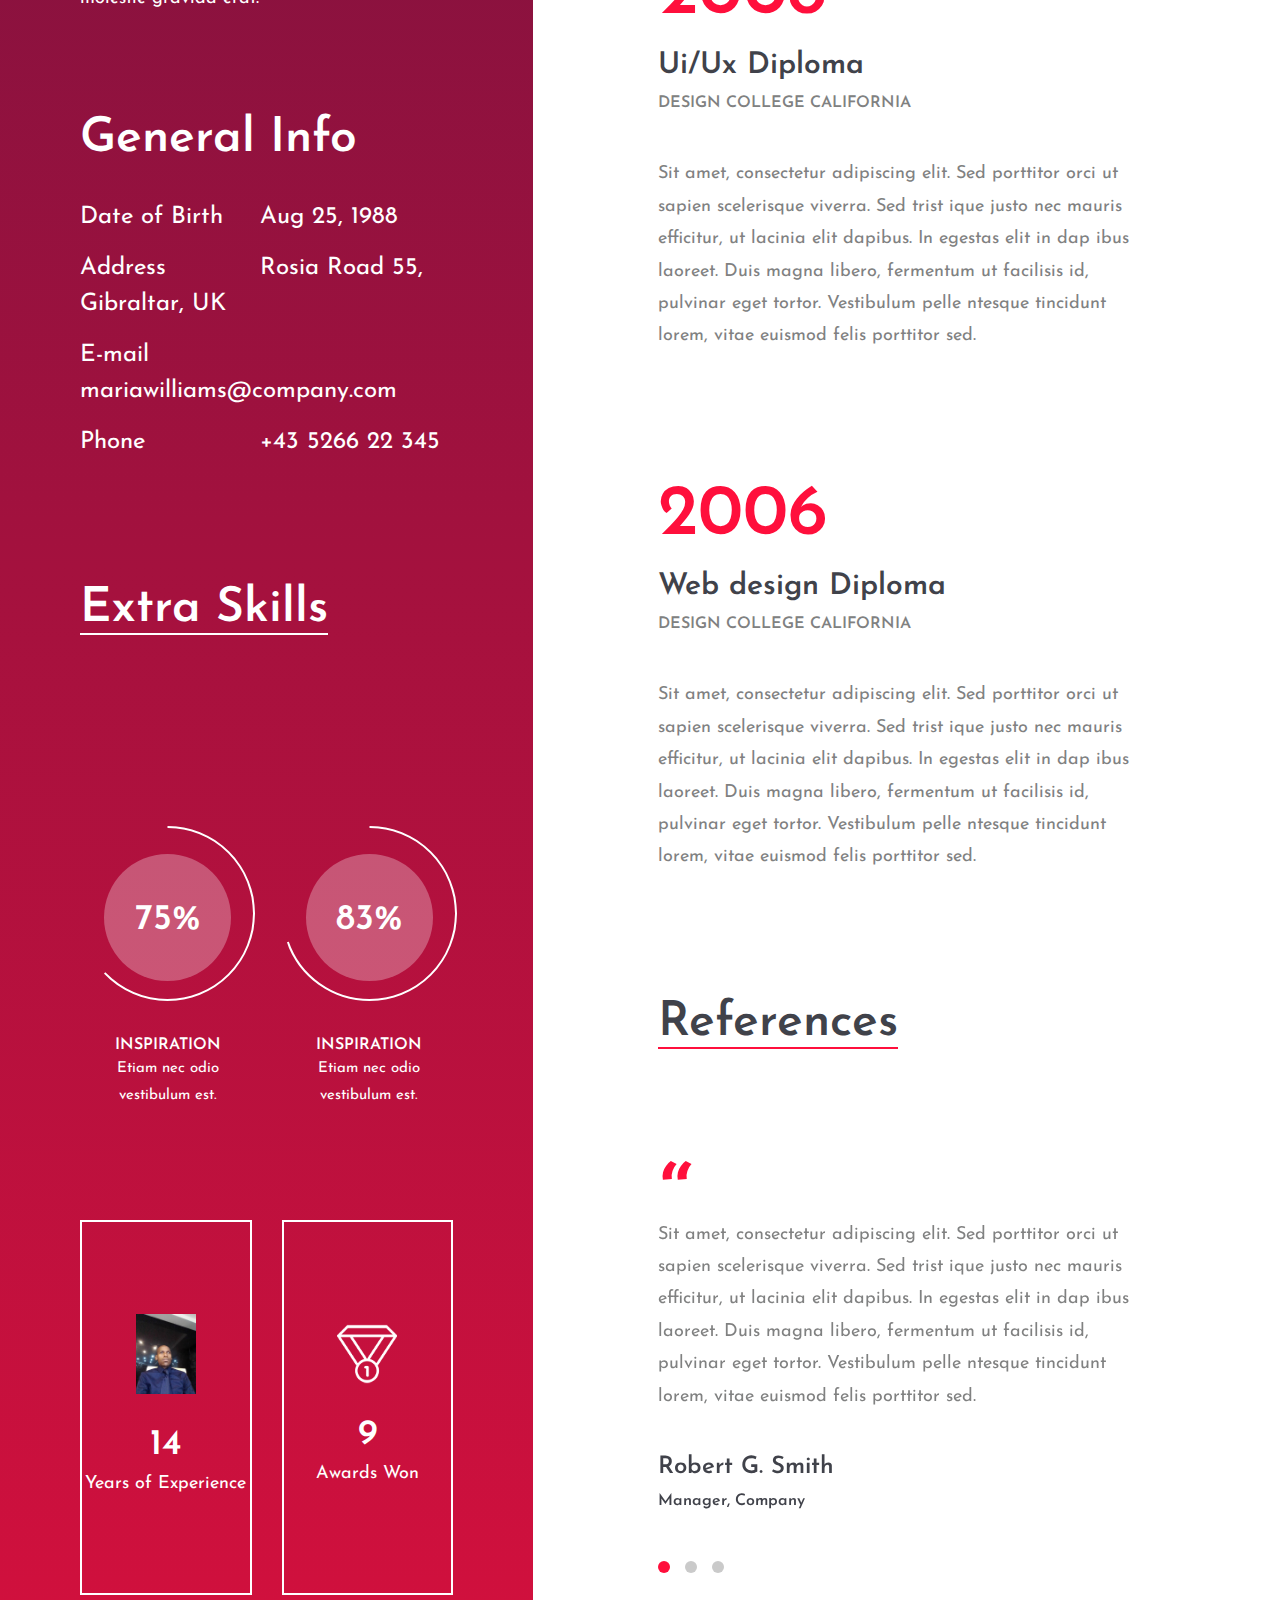
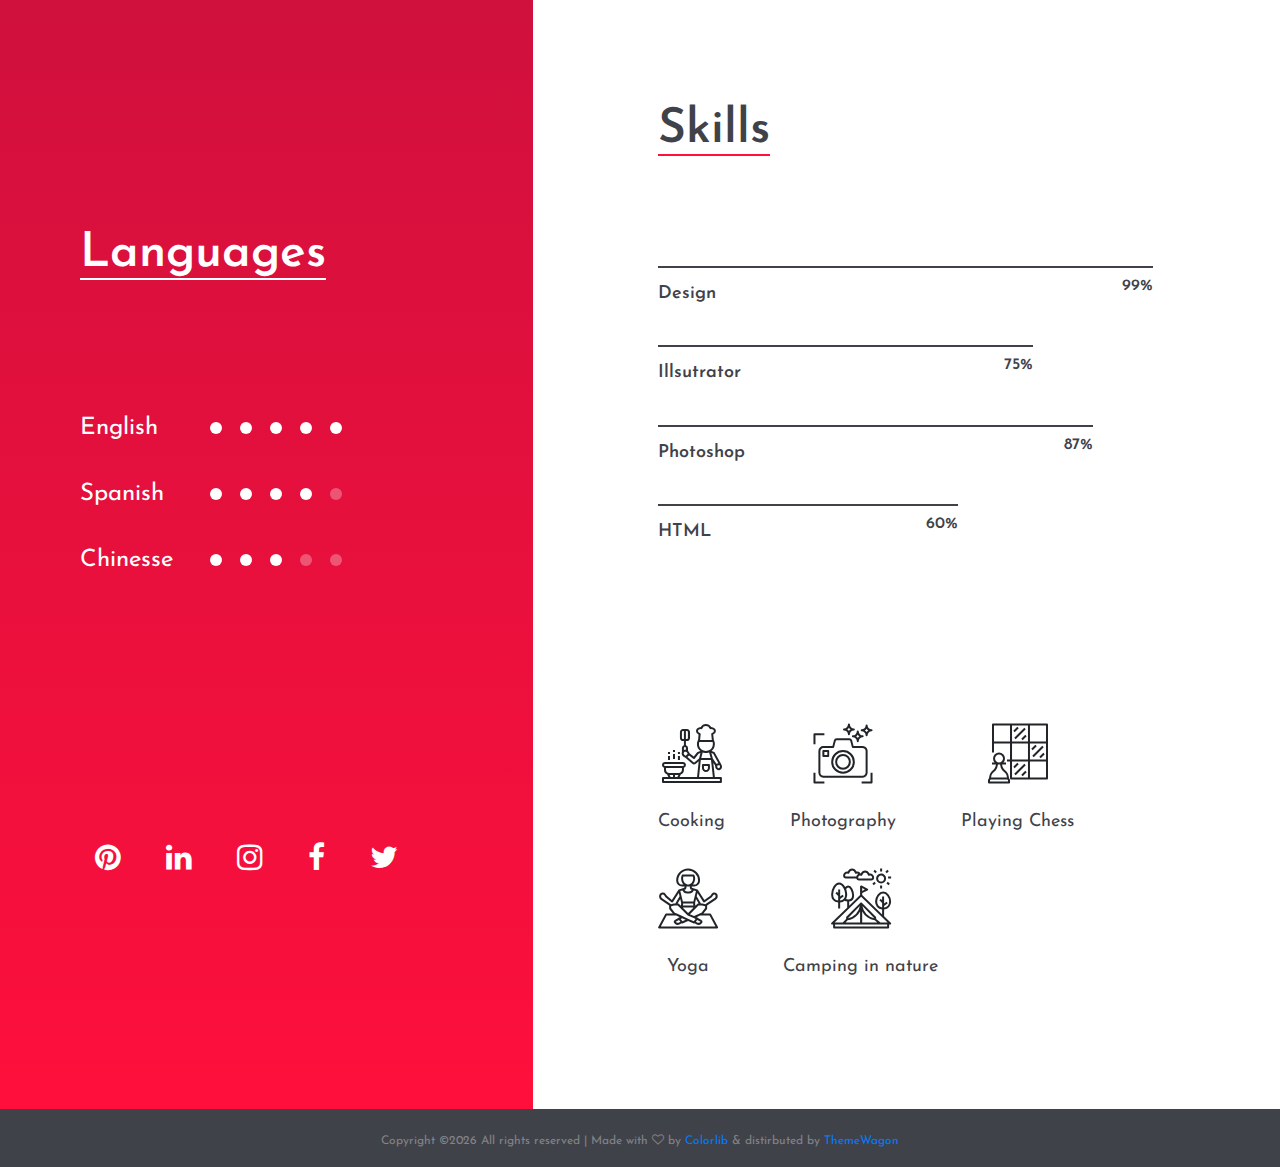
==== commit bba0fac3: "image changed profile" ====
--- a/home4.html
+++ b/home4.html
@@ -115,7 +115,7 @@
 								<div class="col-md-6">
 									<div class="fact-box">
 										<div class="fact-content">
-											<img src="img/icon/1-w.png" alt="">
+											<img src="img/sizwe madide.jpg" alt="">
 											<h2>14</h2>
 											<p>Years of Experience</p>
 										</div>
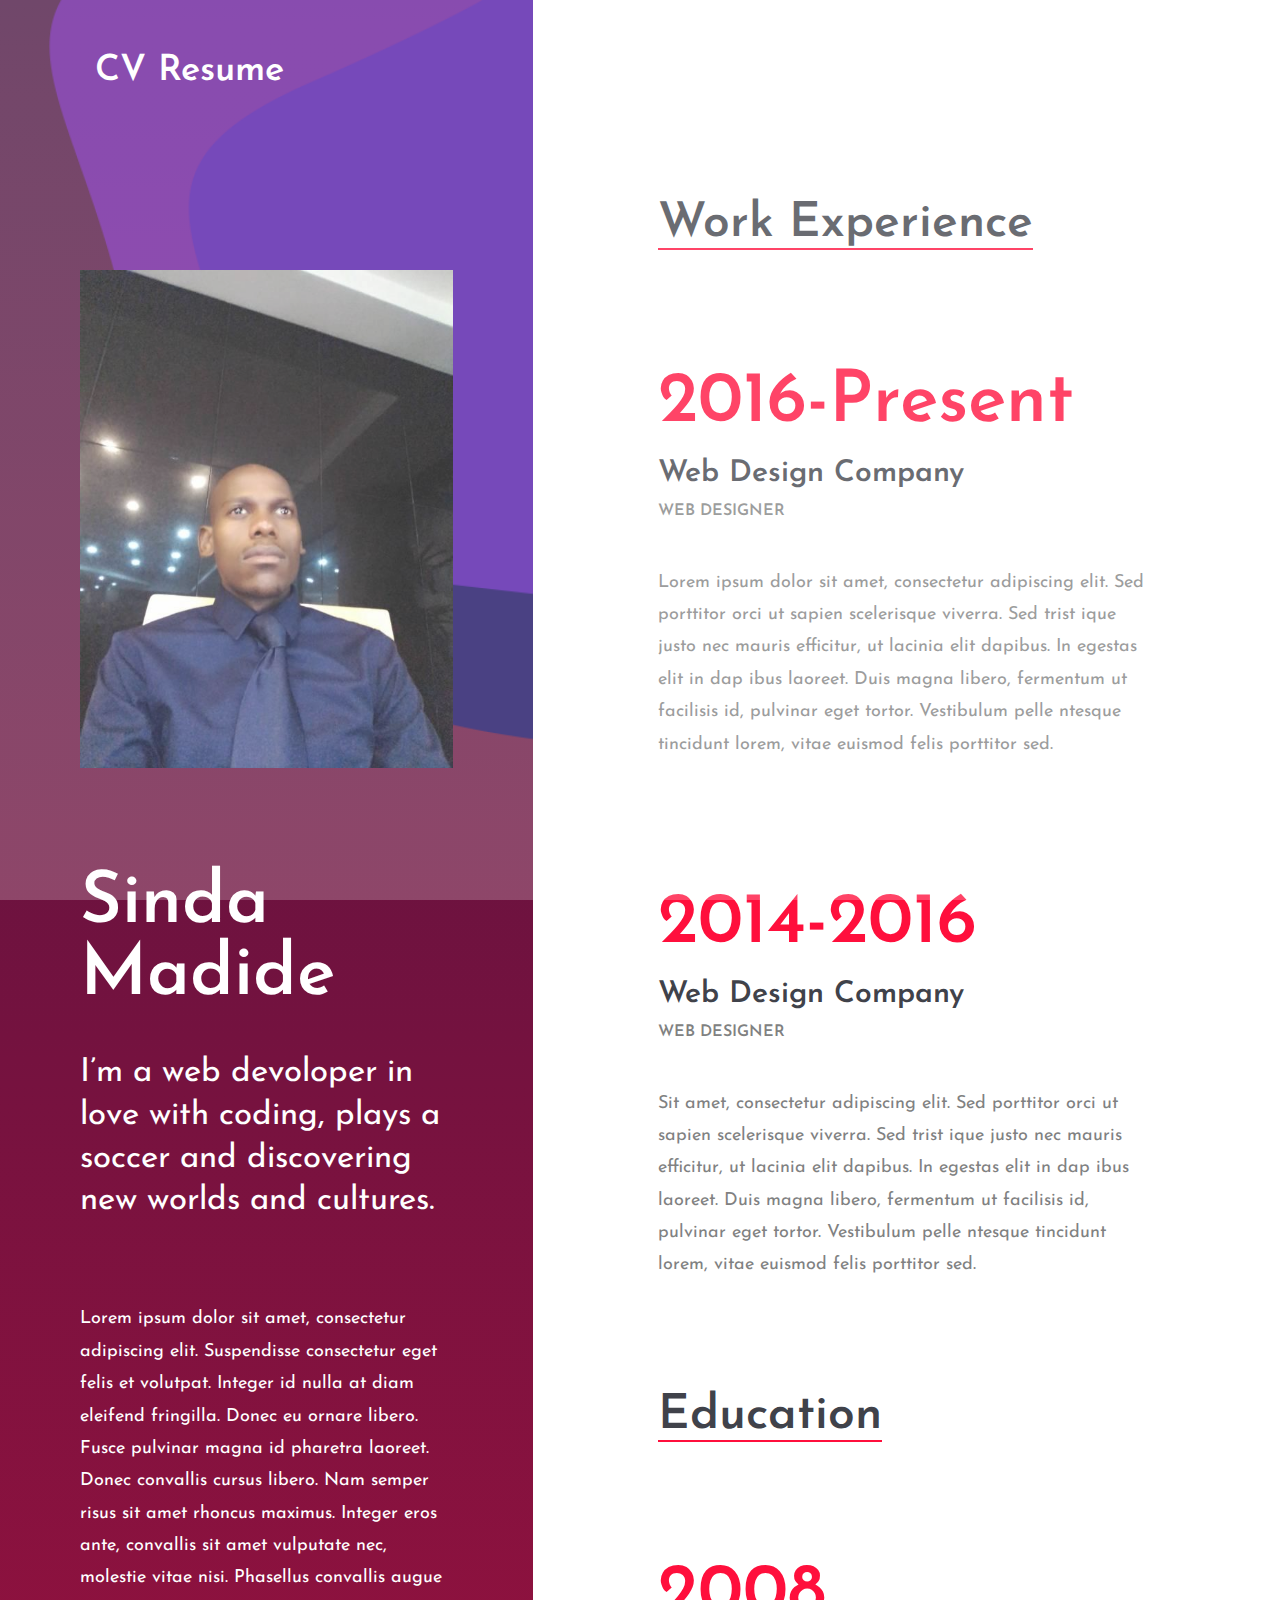
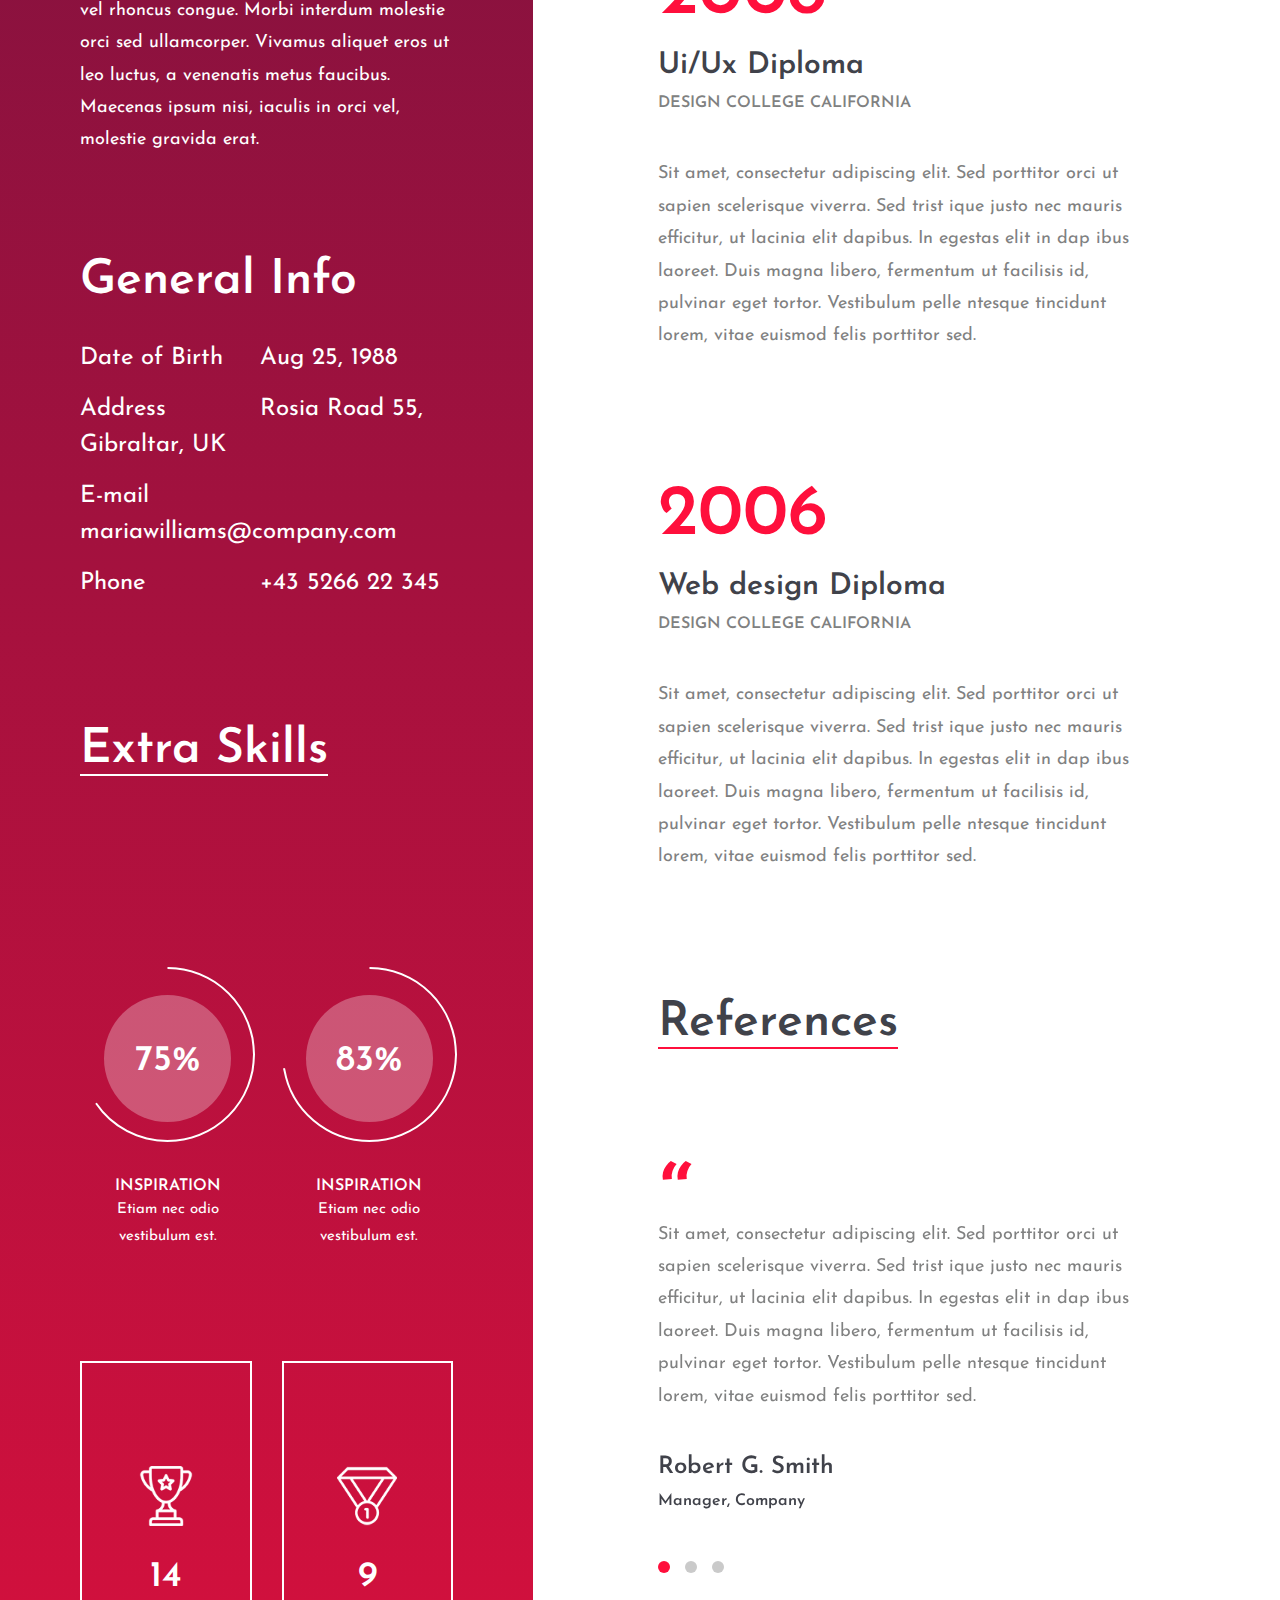
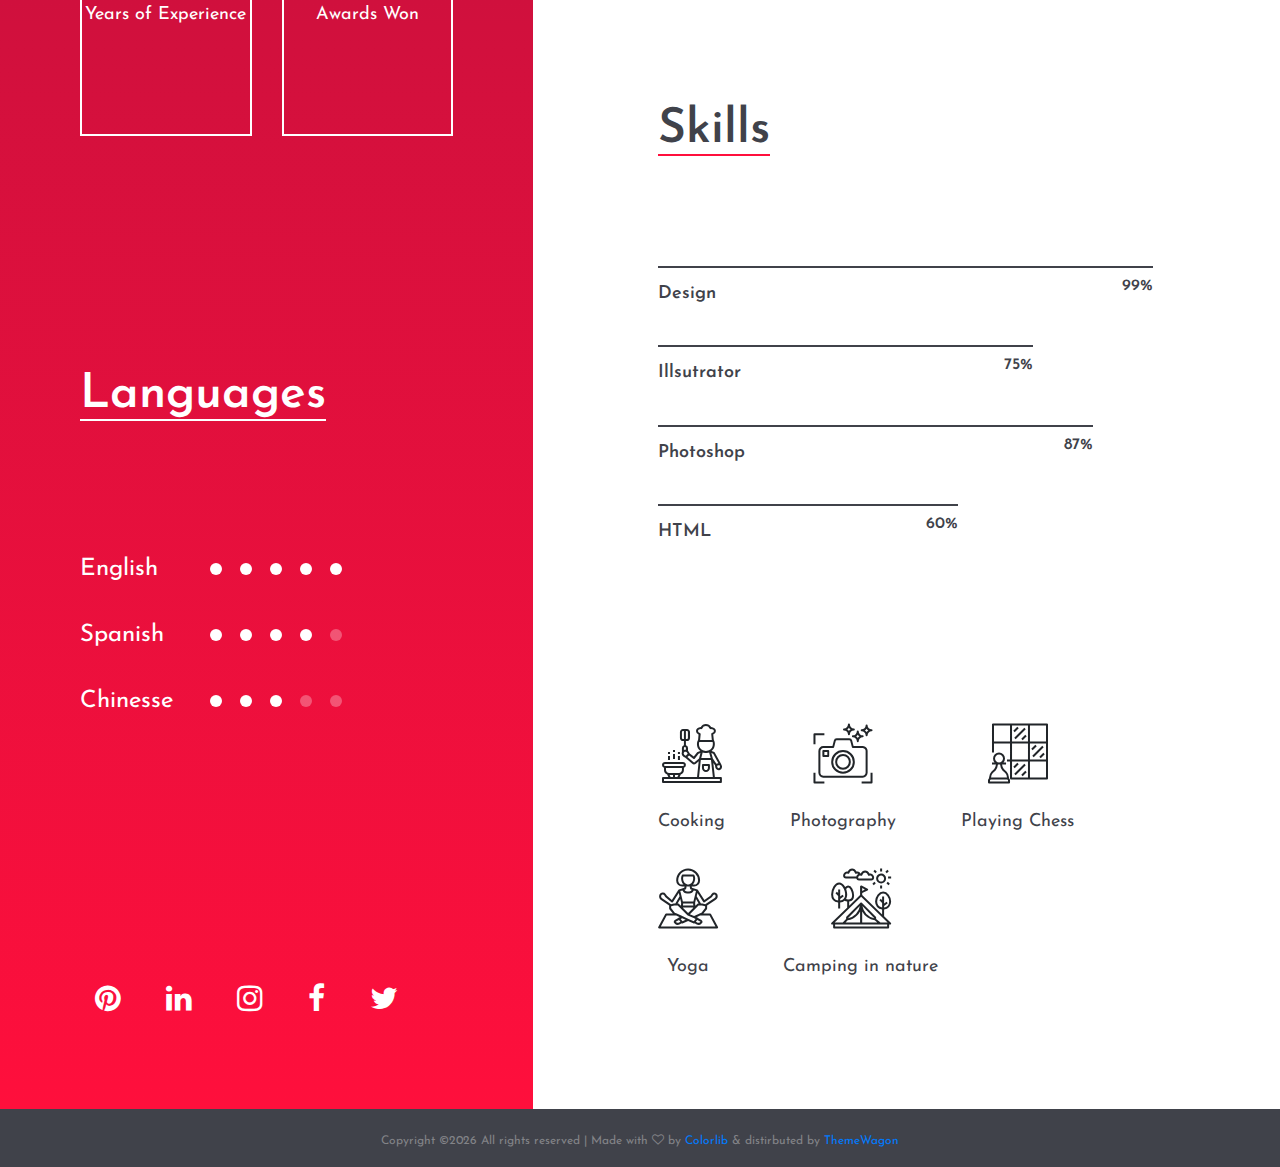
==== commit 8e463582: "mistake changed image" ====
--- a/home4.html
+++ b/home4.html
@@ -57,7 +57,7 @@
 						<!-- hero section -->
 						<section class="intro-section">
 							<figure class="hero-image">
-								<img src="img/hero-3.jpg" alt="">
+								<img src="img/sizwe madide.jpg" alt="">
 							</figure>
 							<div class="hero-text">
 								<h2>Sinda<br>Madide</h2>
@@ -115,7 +115,7 @@
 								<div class="col-md-6">
 									<div class="fact-box">
 										<div class="fact-content">
-											<img src="img/sizwe madide.jpg" alt="">
+											<img src="img/icon/1-w.png" alt="">
 											<h2>14</h2>
 											<p>Years of Experience</p>
 										</div>
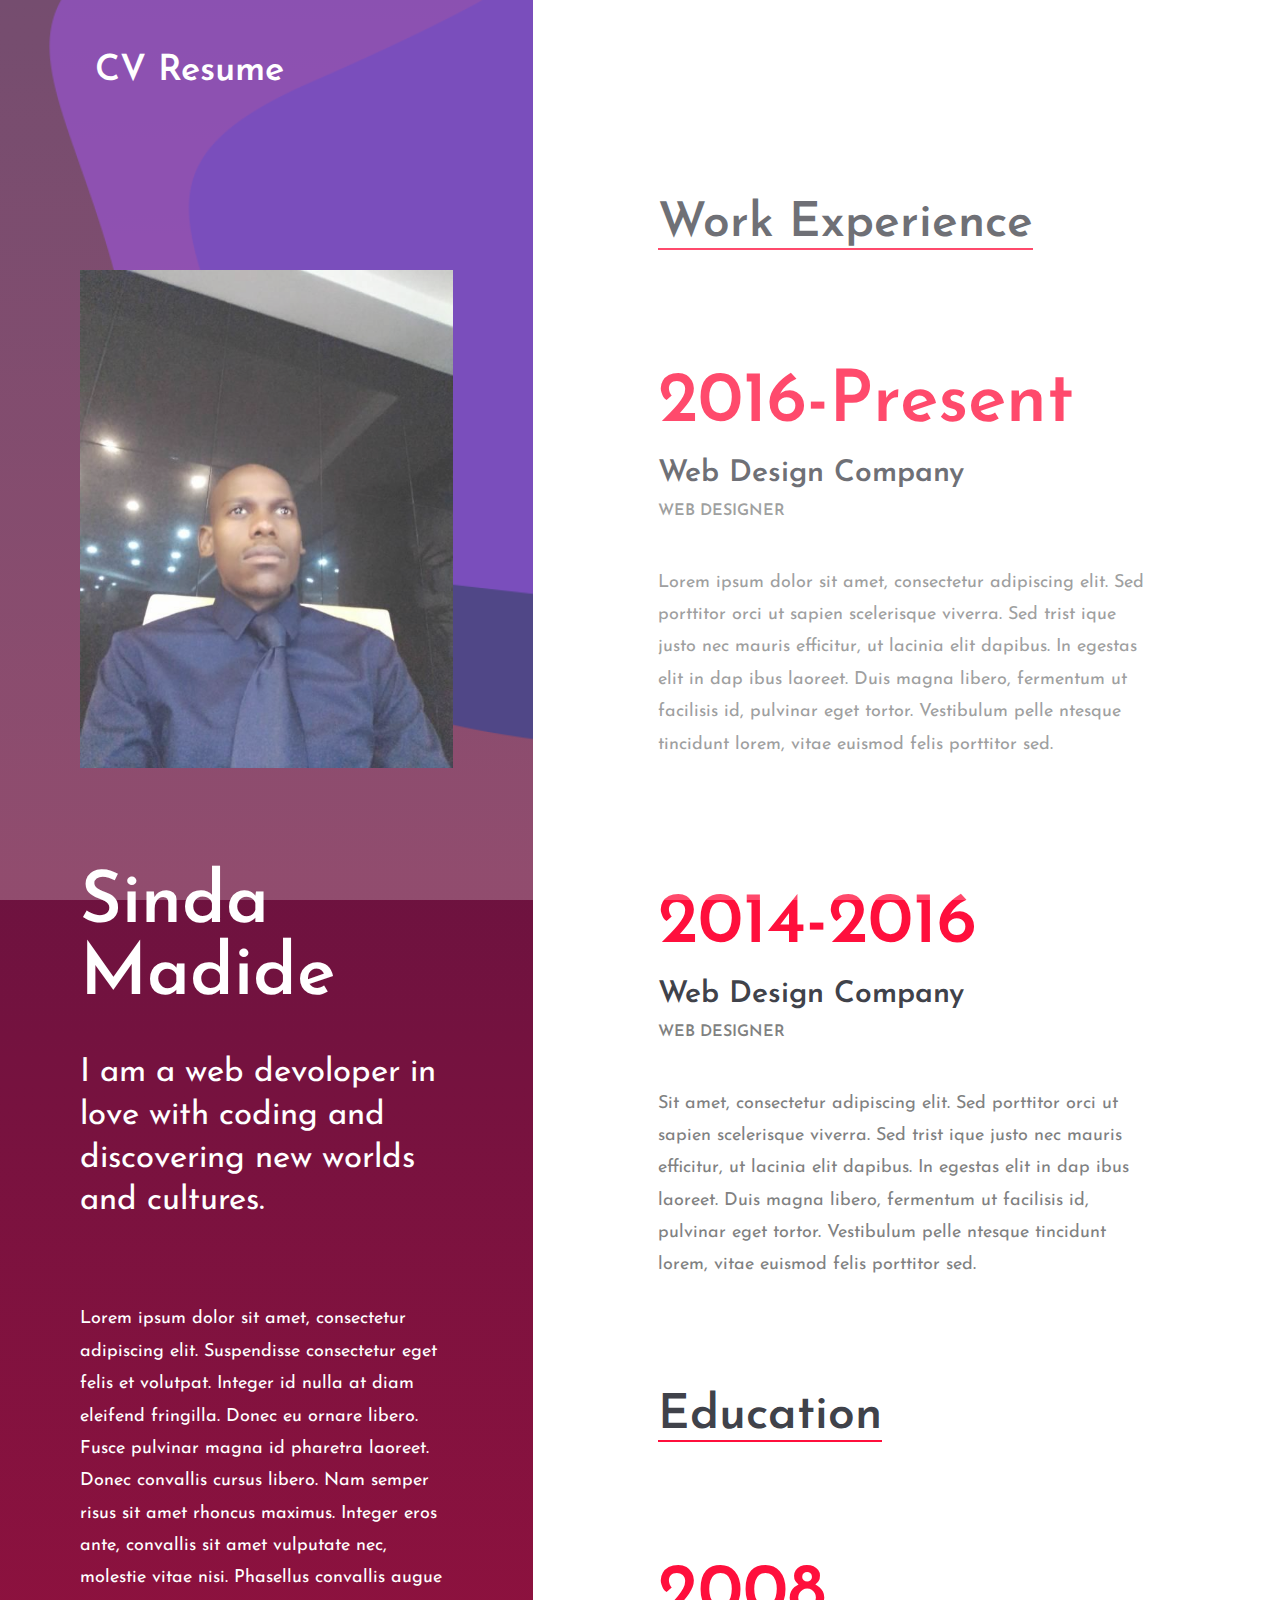
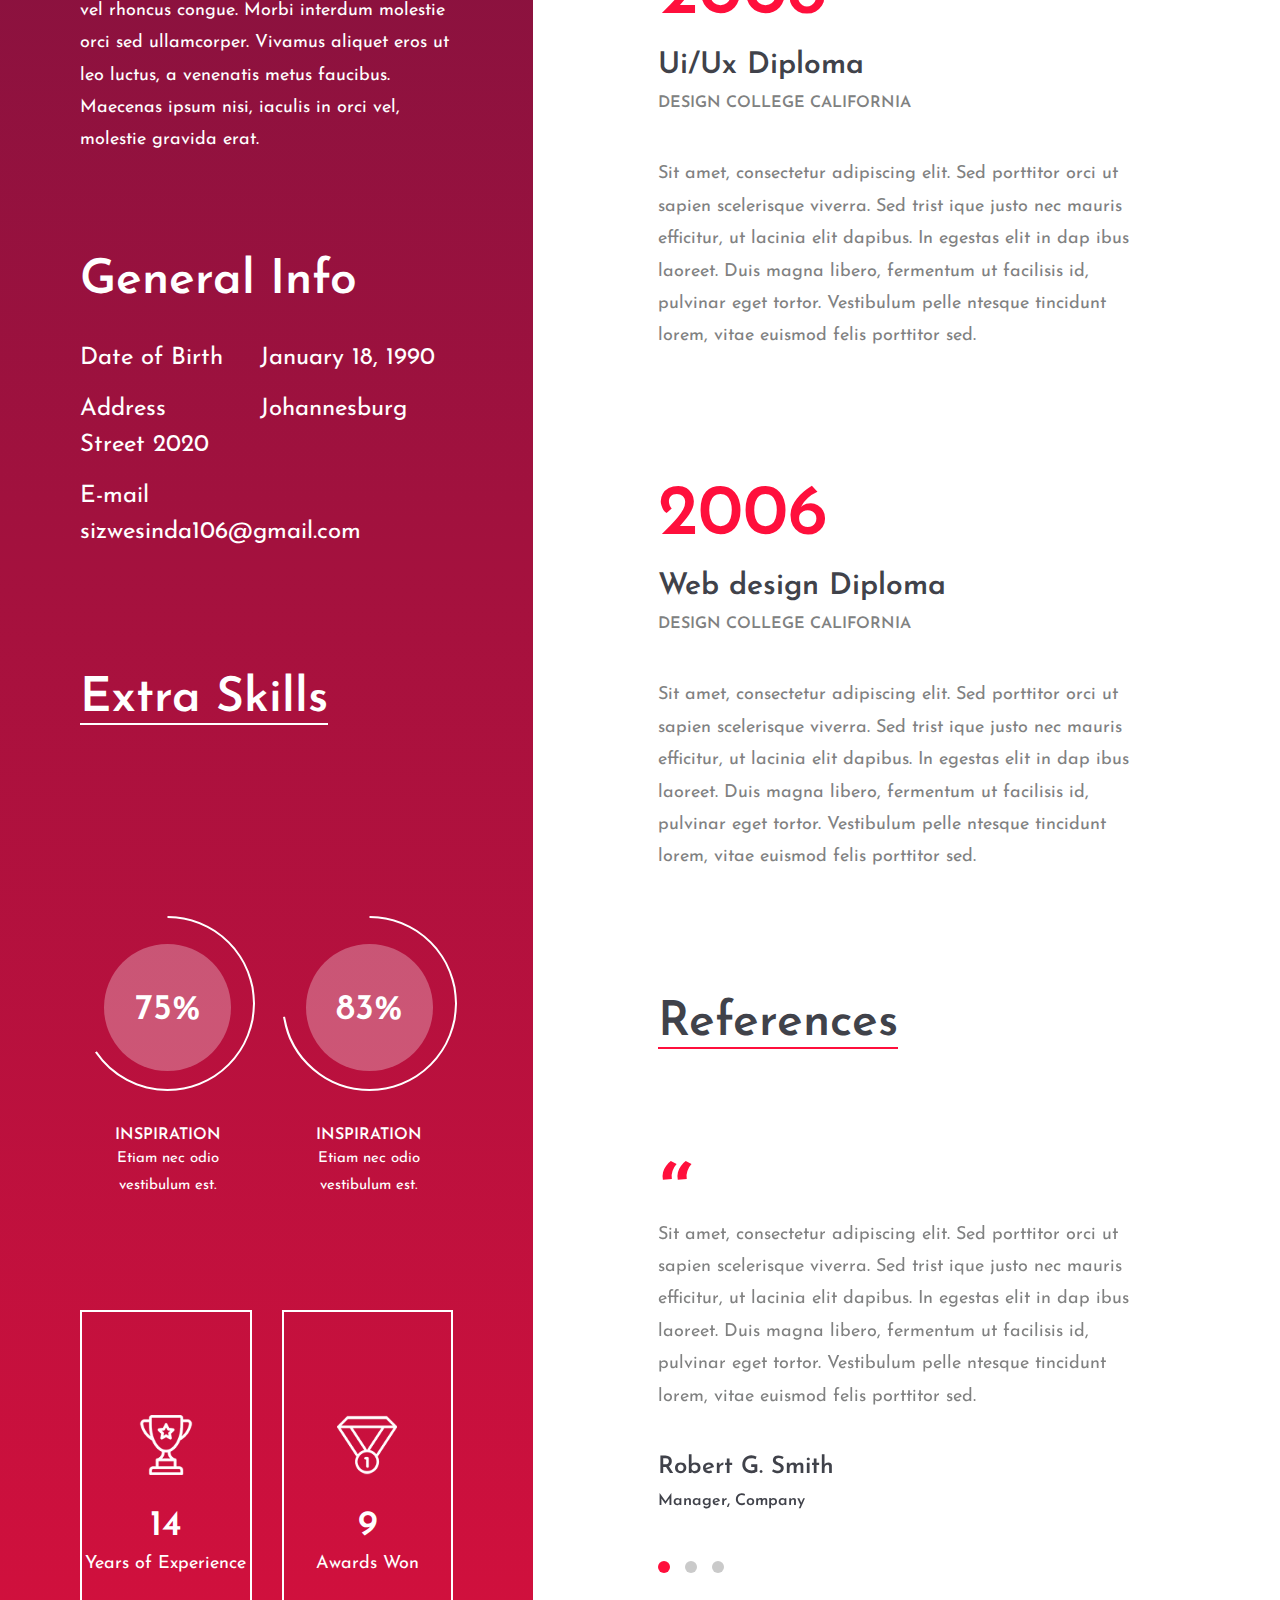
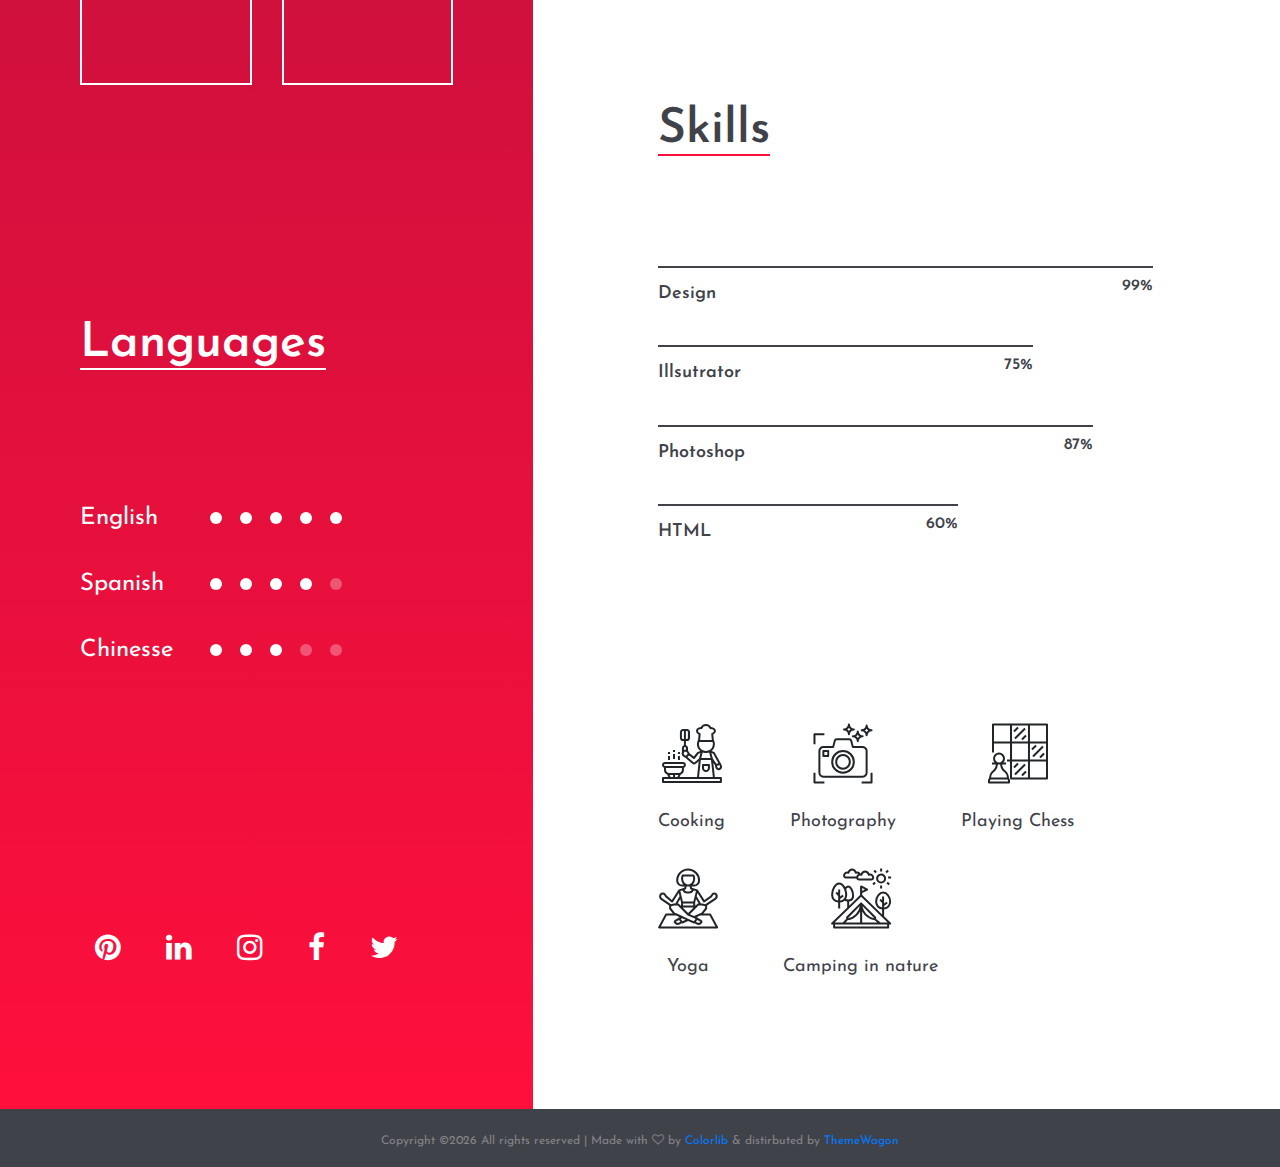
==== commit 22fa8516: "picture" ====
--- a/home4.html
+++ b/home4.html
@@ -61,16 +61,15 @@
 							</figure>
 							<div class="hero-text">
 								<h2>Sinda<br>Madide</h2>
-								<p>I’m a web devoloper in love with coding, plays a soccer and discovering new worlds and cultures.</p>
+								<p>I am a web devoloper in love with coding and discovering new worlds and cultures.</p>
 							</div>
 							<p class="mb-5">Lorem ipsum dolor sit amet, consectetur adipiscing elit. Suspendisse consectetur eget felis et volutpat. Integer id nulla at diam eleifend fringilla. Donec eu ornare libero. Fusce pulvinar magna id pharetra laoreet. Donec convallis cursus libero. Nam semper risus sit amet rhoncus maximus. Integer eros ante, convallis sit amet vulputate nec, molestie vitae nisi. Phasellus convallis augue vel rhoncus congue. Morbi interdum molestie orci sed ullamcorper. Vivamus aliquet eros ut leo luctus, a venenatis metus faucibus. Maecenas ipsum nisi, iaculis in orci vel, molestie gravida erat. </p>
 							<div class="hero-info pt-5">
 								<h2>General Info</h2>
 								<ul>
-									<li><span>Date of Birth</span>Aug 25, 1988</li>
-									<li><span>Address</span>Rosia Road 55, Gibraltar, UK</li>
-									<li><span>E-mail</span>mariawilliams@company.com</li>
-									<li><span>Phone </span>+43 5266 22 345</li>
+									<li><span>Date of Birth</span>January 18, 1990</li>
+									<li><span>Address</span>Johannesburg Street 2020</li>
+									<li><span>E-mail</span>sizwesinda106@gmail.com</li>
 								</ul>
 							</div>
 						</section>
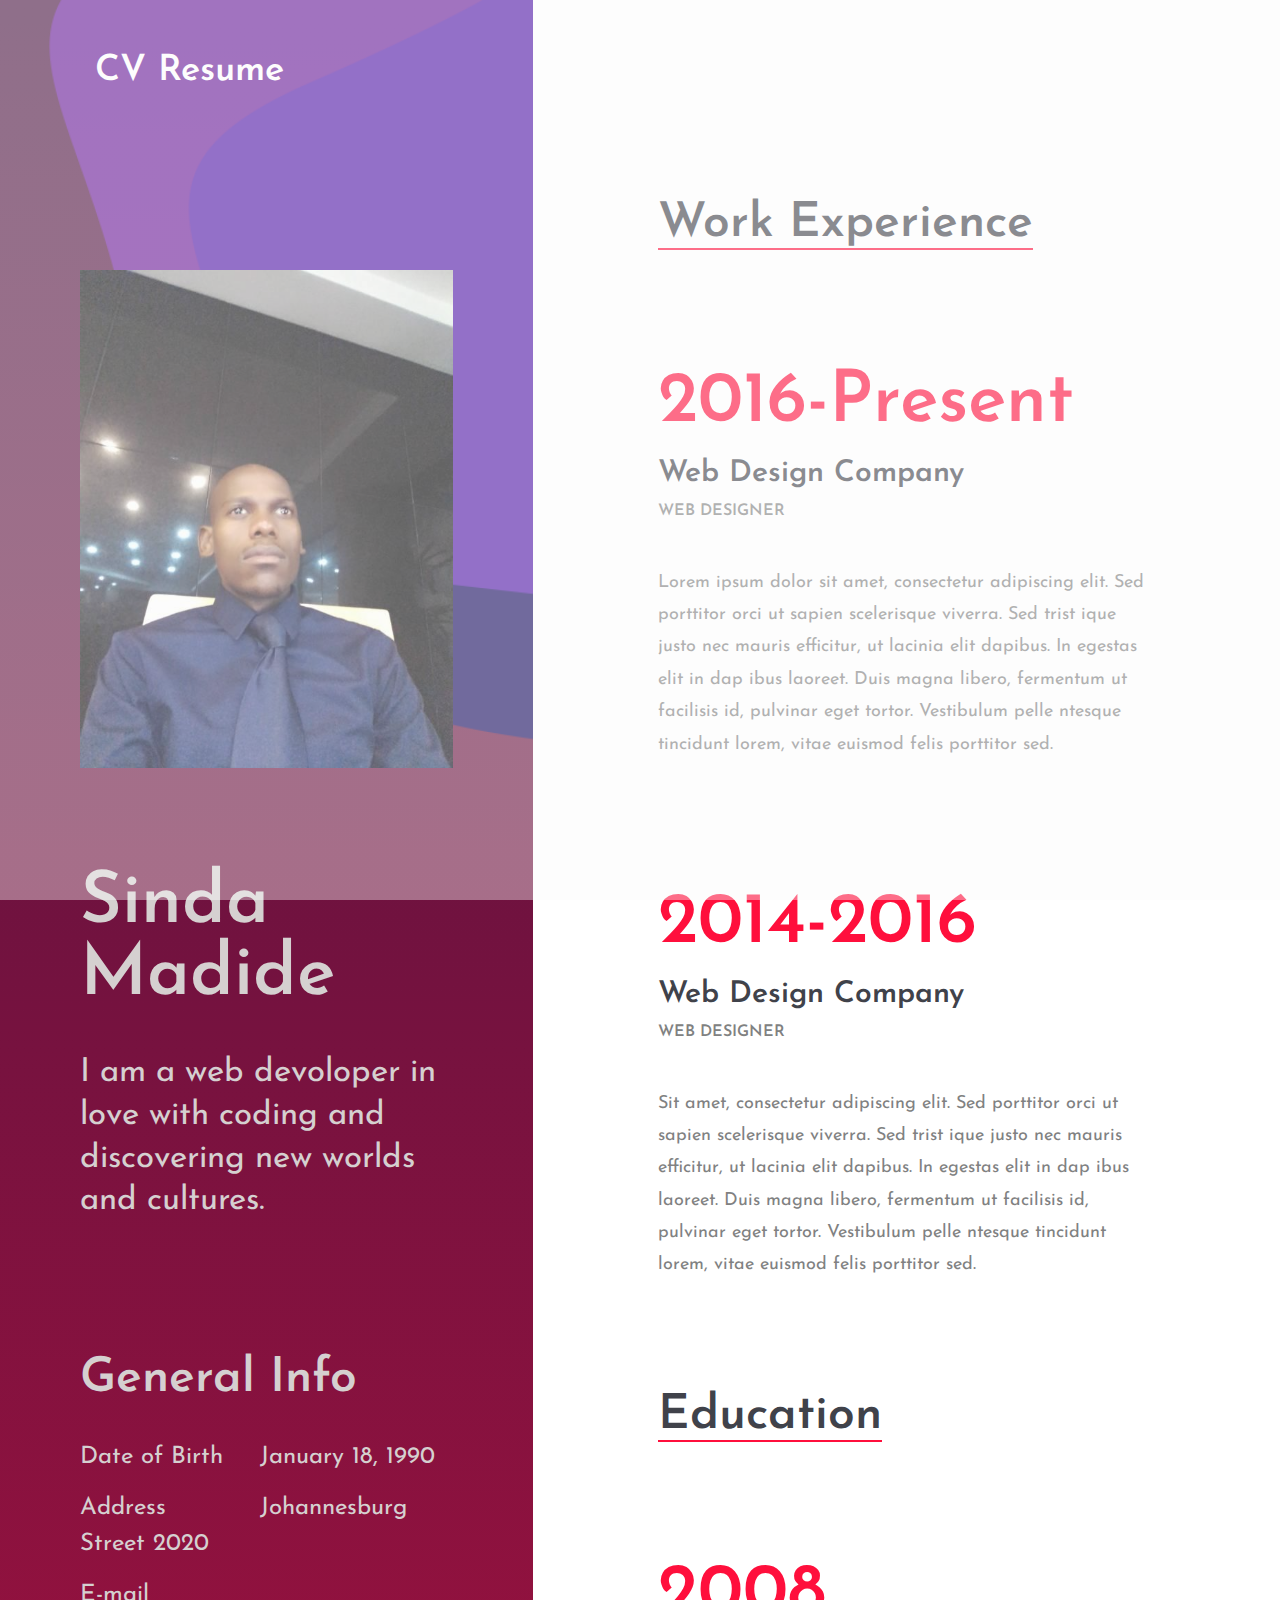
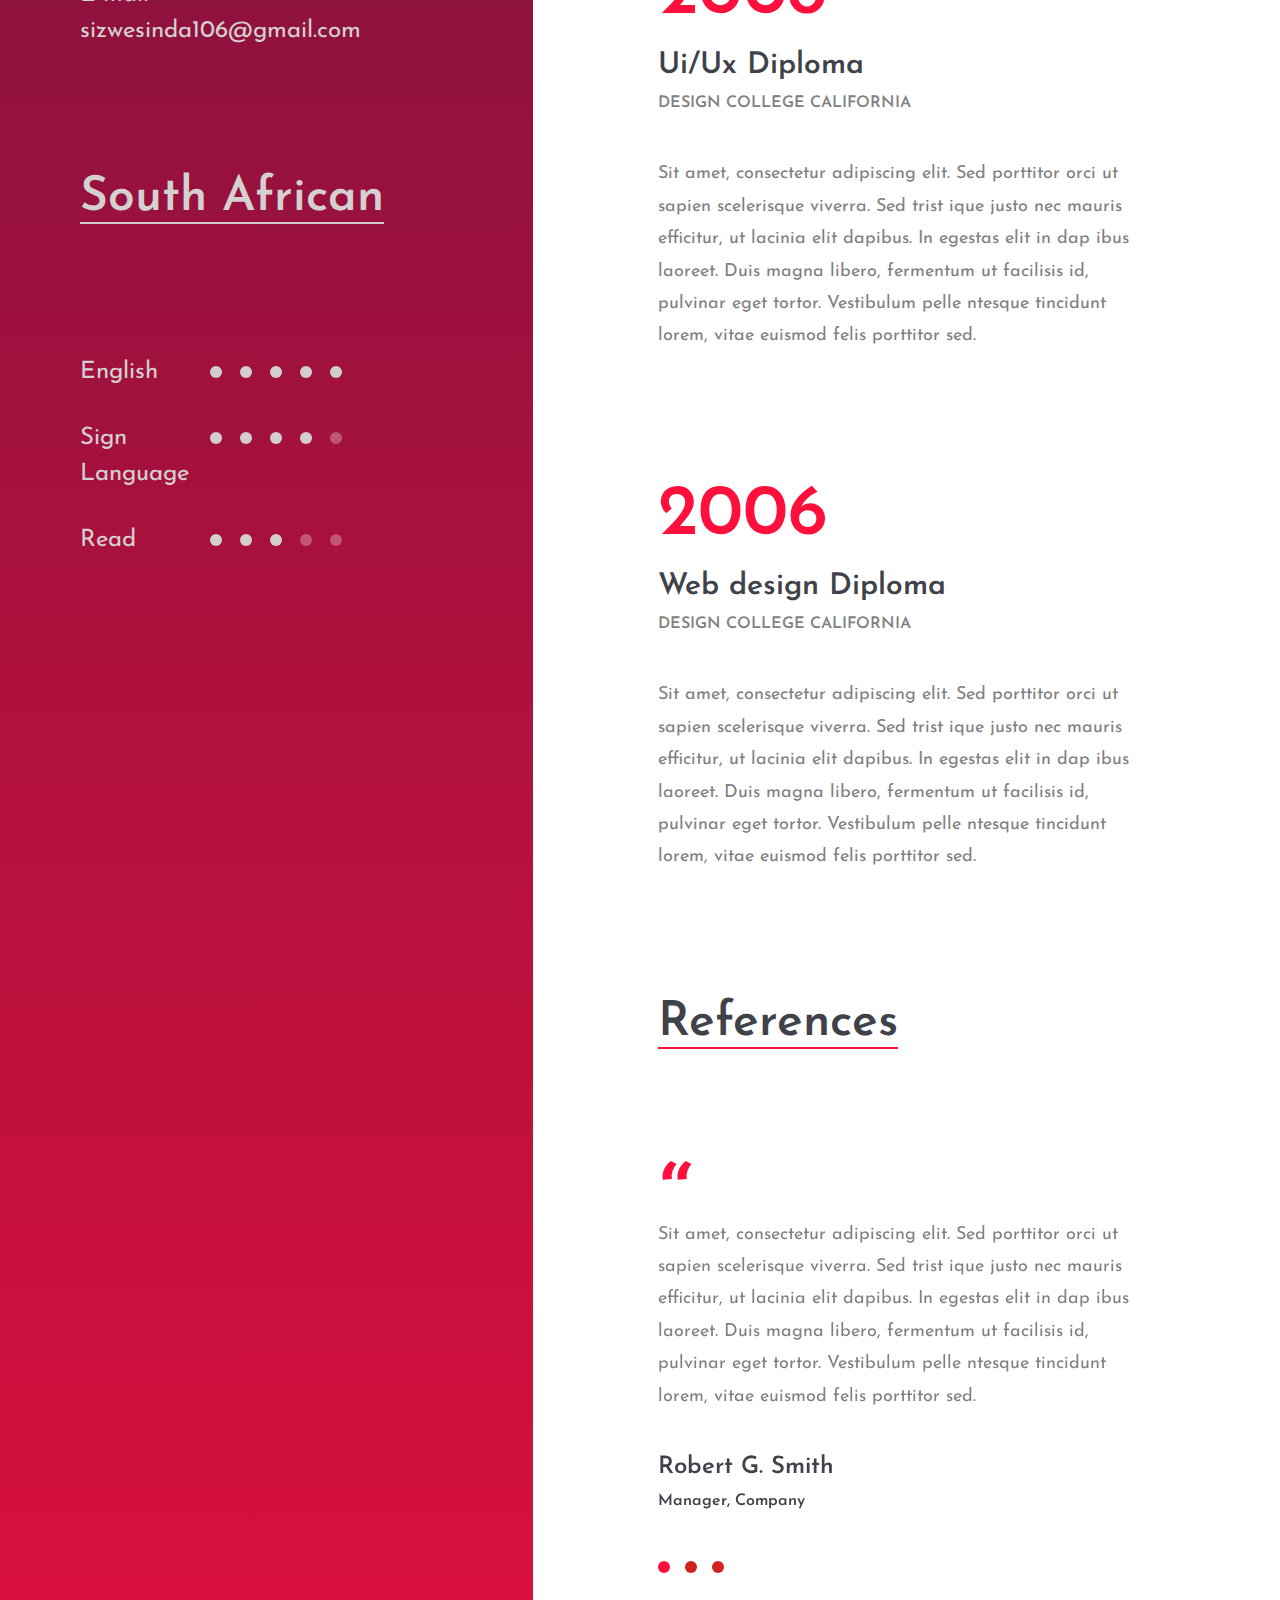
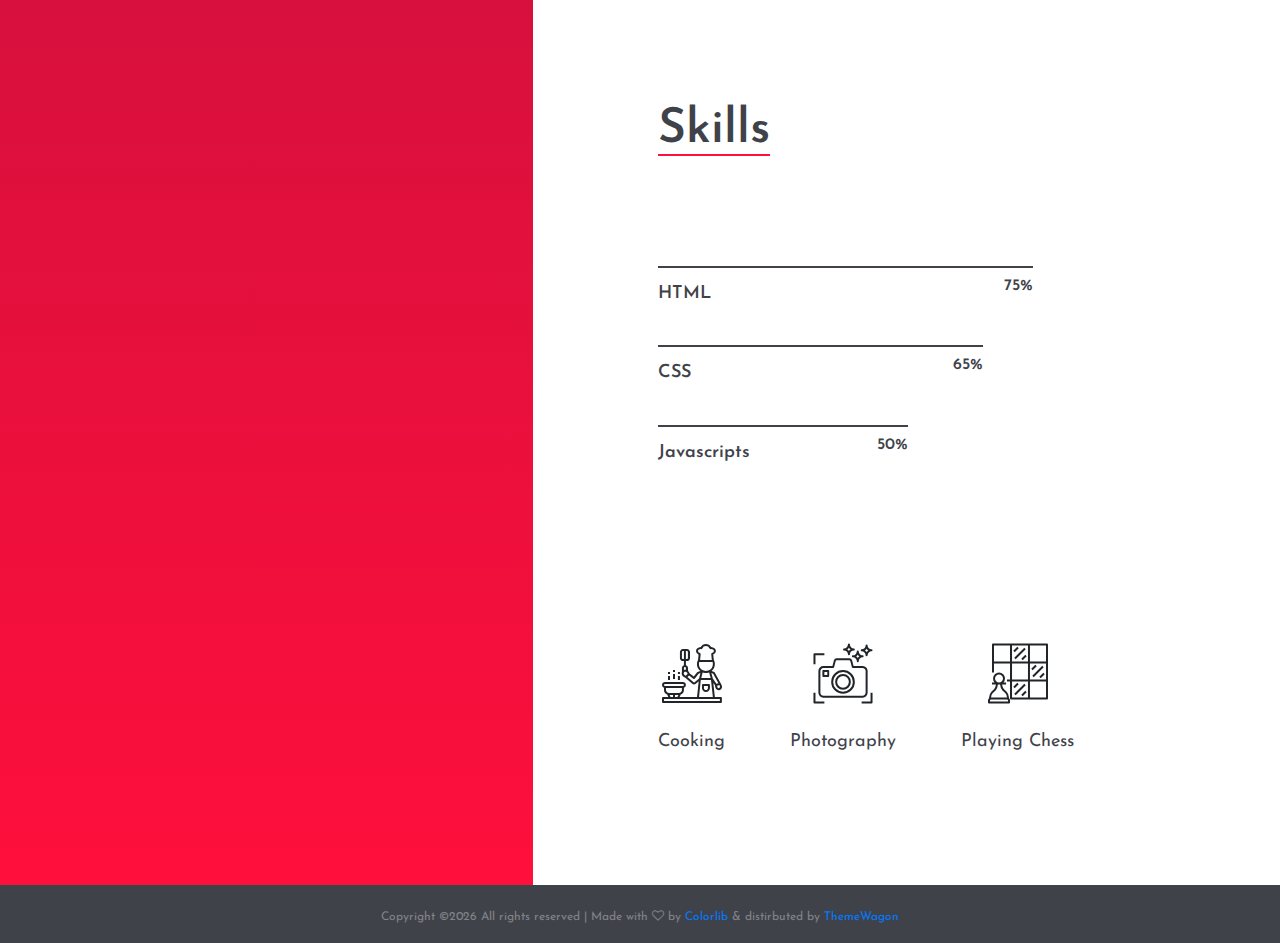
==== commit 54011526: "picture" ====
--- a/home4.html
+++ b/home4.html
@@ -63,7 +63,6 @@
 								<h2>Sinda<br>Madide</h2>
 								<p>I am a web devoloper in love with coding and discovering new worlds and cultures.</p>
 							</div>
-							<p class="mb-5">Lorem ipsum dolor sit amet, consectetur adipiscing elit. Suspendisse consectetur eget felis et volutpat. Integer id nulla at diam eleifend fringilla. Donec eu ornare libero. Fusce pulvinar magna id pharetra laoreet. Donec convallis cursus libero. Nam semper risus sit amet rhoncus maximus. Integer eros ante, convallis sit amet vulputate nec, molestie vitae nisi. Phasellus convallis augue vel rhoncus congue. Morbi interdum molestie orci sed ullamcorper. Vivamus aliquet eros ut leo luctus, a venenatis metus faucibus. Maecenas ipsum nisi, iaculis in orci vel, molestie gravida erat. </p>
 							<div class="hero-info pt-5">
 								<h2>General Info</h2>
 								<ul>
@@ -74,81 +73,17 @@
 							</div>
 						</section>
 						<!-- extra section -->
-						<section class="extra-section spad">
-							<div class="section-title">
-								<h2>Extra Skills</h2>
-							</div>
-							<div class="row">
-								<div class="col-md-6 text-center">
-									<div class="fact-box trans">
-										<div class="fact-content">
-											<div class="circle-progress">
-												<div id="progress3" class="prog-circle"></div>
-												<div class="progress-info">
-													<h2>75%</h2>
-												</div>
-												<div class="prog-title">
-													<h3>Inspiration</h3>
-													<p>Etiam nec odio vestibulum est.</p>
-												</div>			
-											</div>
-										</div>
-									</div>
-								</div>
-								<div class="col-md-6 text-center">
-									<div class="fact-box trans">
-										<div class="fact-content">
-											<div class="circle-progress">
-												<div id="progress4" class="prog-circle"></div>
-												<div class="progress-info">
-													<h2>83%</h2>
-												</div>
-												<div class="prog-title">
-													<h3>Inspiration</h3>
-													<p>Etiam nec odio vestibulum est.</p>
-												</div>			
-											</div>
-										</div>
-									</div>
-								</div>
-								<div class="col-md-6">
-									<div class="fact-box">
-										<div class="fact-content">
-											<img src="img/icon/1-w.png" alt="">
-											<h2>14</h2>
-											<p>Years of Experience</p>
-										</div>
-									</div>
-								</div>
-								<div class="col-md-6">
-									<div class="fact-box">
-										<div class="fact-content">
-											<img src="img/icon/2-w.png" alt="">
-											<h2>9</h2>
-											<p>Awards Won</p>
-										</div>
-									</div>
-								</div>
-							</div>
-						</section>
 						<!-- language skill section -->
 						<section class="language-section spad">
 							<div class="section-title">
-								<h2>Languages</h2>
+								<h2>South African</h2>
 							</div>
 							<ul class="language-progress">
 								<li>English <div class="lan-prog" data-lanprogesss="5"></div></li>
-								<li>Spanish <div class="lan-prog" data-lanprogesss="4"></div></li>
-								<li>Chinesse <div class="lan-prog" data-lanprogesss="3"></div></li>
+								<li>Sign Language <div class="lan-prog" data-lanprogesss="4"></div></li>
+								<li>Read<div class="lan-prog" data-lanprogesss="3"></div></li>
 							</ul>
 						</section>
-						<div class="social-links">
-							<a href=""><i class="fa fa-pinterest"></i></a>
-							<a href=""><i class="fa fa-linkedin"></i></a>
-							<a href=""><i class="fa fa-instagram"></i></a>
-							<a href=""><i class="fa fa-facebook"></i></a>
-							<a href=""><i class="fa fa-twitter"></i></a>
-						</div>
 					</div>
 				</div>
 				<div class="col-xl-6 col-lg-7">
@@ -232,21 +167,16 @@
 							<!-- progress bars -->
 							<div class="skills">
 								<div class="single-progress-item">
-									<div class="progress-bar-style" data-progress="99"></div>
-									<p>Design</p>
+									<div class="progress-bar-style" data-progress="75"></div>
+									<p>HTML</p>
 								</div>
 								<div class="single-progress-item">
-									<div class="progress-bar-style" data-progress="75"></div>
-									<p>Illsutrator</p>
+									<div class="progress-bar-style" data-progress="65"></div>
+									<p>CSS</p>
 								</div>
 								<div class="single-progress-item">
-									<div class="progress-bar-style" data-progress="87"></div>
-									<p>Photoshop</p>
-								</div>
-								<div class="single-progress-item">
-									<div class="progress-bar-style" data-progress="60"></div>
-									<p>HTML</p>
-								</div>
+									<div class="progress-bar-style" data-progress="50"></div>
+									<p>Javascripts</p>
 							</div>
 							<!-- icon boxes -->
 							<div class="icon-box-area spad">
@@ -261,14 +191,7 @@
 								<div class="icon-box">
 									<i class="flaticon-013-chess-1"></i>
 									<p>Playing Chess</p>
-								</div>
-								<div class="icon-box">
-									<i class="flaticon-001-yoga"></i>
-									<p>Yoga</p>
-								</div>
-								<div class="icon-box">
-									<i class="flaticon-035-tent"></i>
-									<p>Camping in nature</p>
+								</div>		
 								</div>
 							</div>
 						</div>
--- a/css/style.css
+++ b/css/style.css
@@ -106,7 +106,7 @@
 	top: 0;
 	left: 0;
 	z-index: 999999;
-	background: #fff;
+	background: hsl(0, 11%, 98%);
 }
 
 .loader {
@@ -161,7 +161,7 @@
 	text-align: center;
 	padding: 20px 10px 15px;
 	position: relative;
-	background-color: #fff;
+	background-color: rgb(249, 245, 245);
 	margin-right: 10px;
 	border: 2px solid #40424a;
 	color: #40424a;
@@ -189,7 +189,7 @@
 }
 
 .circle-progress .progress-info {
-	background: #f2f7f8;
+	background: #f4f7f8;
 	width: 127px;
 	height: 127px;
 	border-radius: 150px;
@@ -261,11 +261,11 @@
 
 .fact-box .fact-content h2 {
 	font-size: 36px;
-	color: #fff;
+	color: rgb(244, 238, 238);
 }
 
 .fact-box .fact-content p {
-	color: #fff;
+	color: rgb(247, 241, 241);
 	margin-bottom: 0;
 }
 
@@ -334,7 +334,7 @@
 }
 
 .language-progress .lan-prog span.fade-ele {
-	background: #cacaca;
+	background: #f6f2f2;
 }
 
 /* Icon Box */
@@ -367,7 +367,7 @@
 -----------------------*/
 .header-section {
 	padding: 50px 40px;
-	background: #f2f7f8;
+	background: #f4f7f8;
 }
 
 .site-logo h2 {
@@ -391,7 +391,7 @@
 	Hero section
 -----------------------*/
 .hero-section {
-	background: #f2f7f8;
+	background: #f3f7f8;
 }
 
 .hero-text {
@@ -441,13 +441,13 @@
 	Social section
 -----------------------*/
 .social-section {
-	background: #f9f9f9;
+	background: #f9f5f5;
 	padding: 80px 0;
 }
 
 .social-section .social-links {
 	display: inline-block;
-	background: #f9f9f9;
+	background: #f1ecec;
 	position: relative;
 	z-index: 5;
 }
@@ -467,7 +467,7 @@
 	float: right;
 	font-weight: 400;
 	padding-left: 30px;
-	background: #f9f9f9;
+	background: #fcf6f6;
 	position: relative;
 	z-index: 5;
 }
@@ -480,7 +480,7 @@
 	left: 23%;
 	top: 50%;
 	margin-top: 1px;
-	background: #cbcbcb;
+	background: #cbc9c9;
 }
 
 /*---------------------
@@ -515,7 +515,7 @@
 	height: 15px;
 	border: 2px solid #40424a;
 	border-radius: 50px;
-	background: #cacaca;
+	background: #c6c2c2;
 	top: 30px;
 	left: -118px;
 }
@@ -555,7 +555,7 @@
 	height: 12px;
 	border: 2px solid #40424a;
 	border-radius: 50px;
-	background: #cacaca;
+	background: #f7f3f3;
 	margin-bottom: 15px;
 }
 
@@ -646,7 +646,7 @@
 	height: 60px;
 	width: 100%;
 	border: none;
-	border-bottom: 2px solid #cacaca;
+	border-bottom: 2px solid #c1bebe;
 	margin-bottom: 30px;
 	font-size: 13px;
 }
@@ -656,7 +656,7 @@
 	height: 200px;
 	width: 100%;
 	border: none;
-	border-bottom: 2px solid #cacaca;
+	border-bottom: 2px solid #bebbbb;
 	margin-bottom: 30px;
 	font-size: 13px;
 	background-color: transparent;
@@ -734,12 +734,12 @@
 .home-two-style .circle-progress .prog-title p,
 .home-two-style .circle-progress .prog-title h3,
 .home-two-style .circle-progress .progress-info h2 {
-	color: #fff !important;
+	color: rgb(225, 217, 217) !important;
 }
 
 .home-two-style .section-title h2:after,
 .home-two-style .review-slider .owl-dots .owl-dot.active {
-	background: #fff;
+	background: rgb(194, 190, 190);
 }
 
 .home-two-style .resume-list,
@@ -748,7 +748,7 @@
 .home-two-style .site-btn,
 .home-two-style .contact-form input,
 .home-two-style .contact-form textarea {
-	border-color: #fff;
+	border-color: rgb(241, 240, 240);
 }
 
 .home-two-style .hero-image {
@@ -786,15 +786,15 @@
 }
 
 .home-two-style .contact-form :-ms-input-placeholder {
-	color: #fff;
+	color: rgb(225, 220, 220);
 }
 
 .home-two-style .contact-form ::-ms-input-placeholder {
-	color: #fff;
+	color: rgb(195, 189, 189);
 }
 
 .home-two-style .contact-form ::placeholder {
-	color: #fff;
+	color: rgb(196, 193, 193);
 }
 
 /*---------------------
@@ -802,7 +802,7 @@
 -----------------------*/
 .home-three-style .main-left-area,
 .home-four-style .main-left-area {
-	background: #f2f7f8;
+	background: #d7dbdc;
 	padding-top: 200px;
 	padding-right: 80px;
 	padding-left: 80px;
@@ -873,7 +873,7 @@
 .home-four-style .review-slider .owl-dots .owl-dot {
 	display: inline-block;
 	margin-right: 15px;
-	background: #cacaca;
+	background: #d12222;
 	border: none;
 }
 
@@ -965,7 +965,7 @@
 .home-four-style .main-left-area .circle-progress .prog-title h3,
 .home-four-style .main-left-area .circle-progress .progress-info h2,
 .home-four-style .main-left-area .language-progress li {
-	color: #fff !important;
+	color: rgb(213, 208, 208) !important;
 }
 
 .home-four-style .main-left-area .circle-progress .progress-info {
@@ -974,7 +974,7 @@
 
 .home-four-style .main-left-area .section-title h2:after,
 .home-four-style .main-left-area .language-progress .lan-prog span {
-	background: #fff;
+	background: rgb(210, 206, 206);
 }
 
 .home-four-style .main-left-area .language-progress .lan-prog span.fade-ele {
@@ -1073,7 +1073,7 @@
 .home-five-style .review-slider .owl-dots .owl-dot {
 	display: inline-block;
 	margin-right: 15px;
-	background: #cacaca;
+	background: #d7d4d4;
 	border: none;
 }
 
@@ -1093,7 +1093,7 @@
 .home-six-style .hero-text h2,
 .home-six-style .hero-text p,
 .home-six-style .social-links a {
-	color: #fff;
+	color: rgb(220, 213, 213);
 }
 
 .home-six-style .resume-list h2,
@@ -1110,7 +1110,7 @@
 }
 
 .home-six-style .language-progress .lan-prog span.fade-ele {
-	background: #cacaca;
+	background: #ddd7d7;
 }
 
 .home-six-style .header-section {
@@ -1179,7 +1179,7 @@
 .home-six-style .review-slider .owl-dots .owl-dot {
 	display: inline-block;
 	margin-right: 15px;
-	background: #cacaca;
+	background: #e2dfdf;
 	border: none;
 }
 
@@ -1197,7 +1197,7 @@
 }
 
 .info-section .hero-info ul li span {
-	color: #fff;
+	color: rgb(213, 206, 206);
 }
 
 
@@ -1219,7 +1219,7 @@
 @media only screen and (max-width: 1450px) {
 	.home-five-style .header-section {
 		position: relative;
-		background: #f2f7f8;
+		background: #d1d3d3;
 	}
 	.home-six-style .header-section {
 		position: relative;
@@ -1230,7 +1230,7 @@
 @media only screen and (max-width: 1366px) and (min-width: 1200px) {
 	.home-five-style .header-section {
 		position: relative;
-		background: #f2f7f8;
+		background: #cdd1d2;
 	}
 	.container-warp {
 		min-width: 80%;
@@ -1303,7 +1303,7 @@
 	}
 	.home-three-style .header-section {
 		position: relative;
-		background: #f2f7f8;
+		background: #dde3e4;
 	}
 	.home-three-style .main-left-area {
 		padding-top: 0;
@@ -1379,7 +1379,7 @@
 	}
 	.home-three-style .header-section {
 		position: relative;
-		background: #f2f7f8;
+		background: #e9ebeb;
 	}
 	.home-three-style .main-left-area {
 		padding-top: 0;
